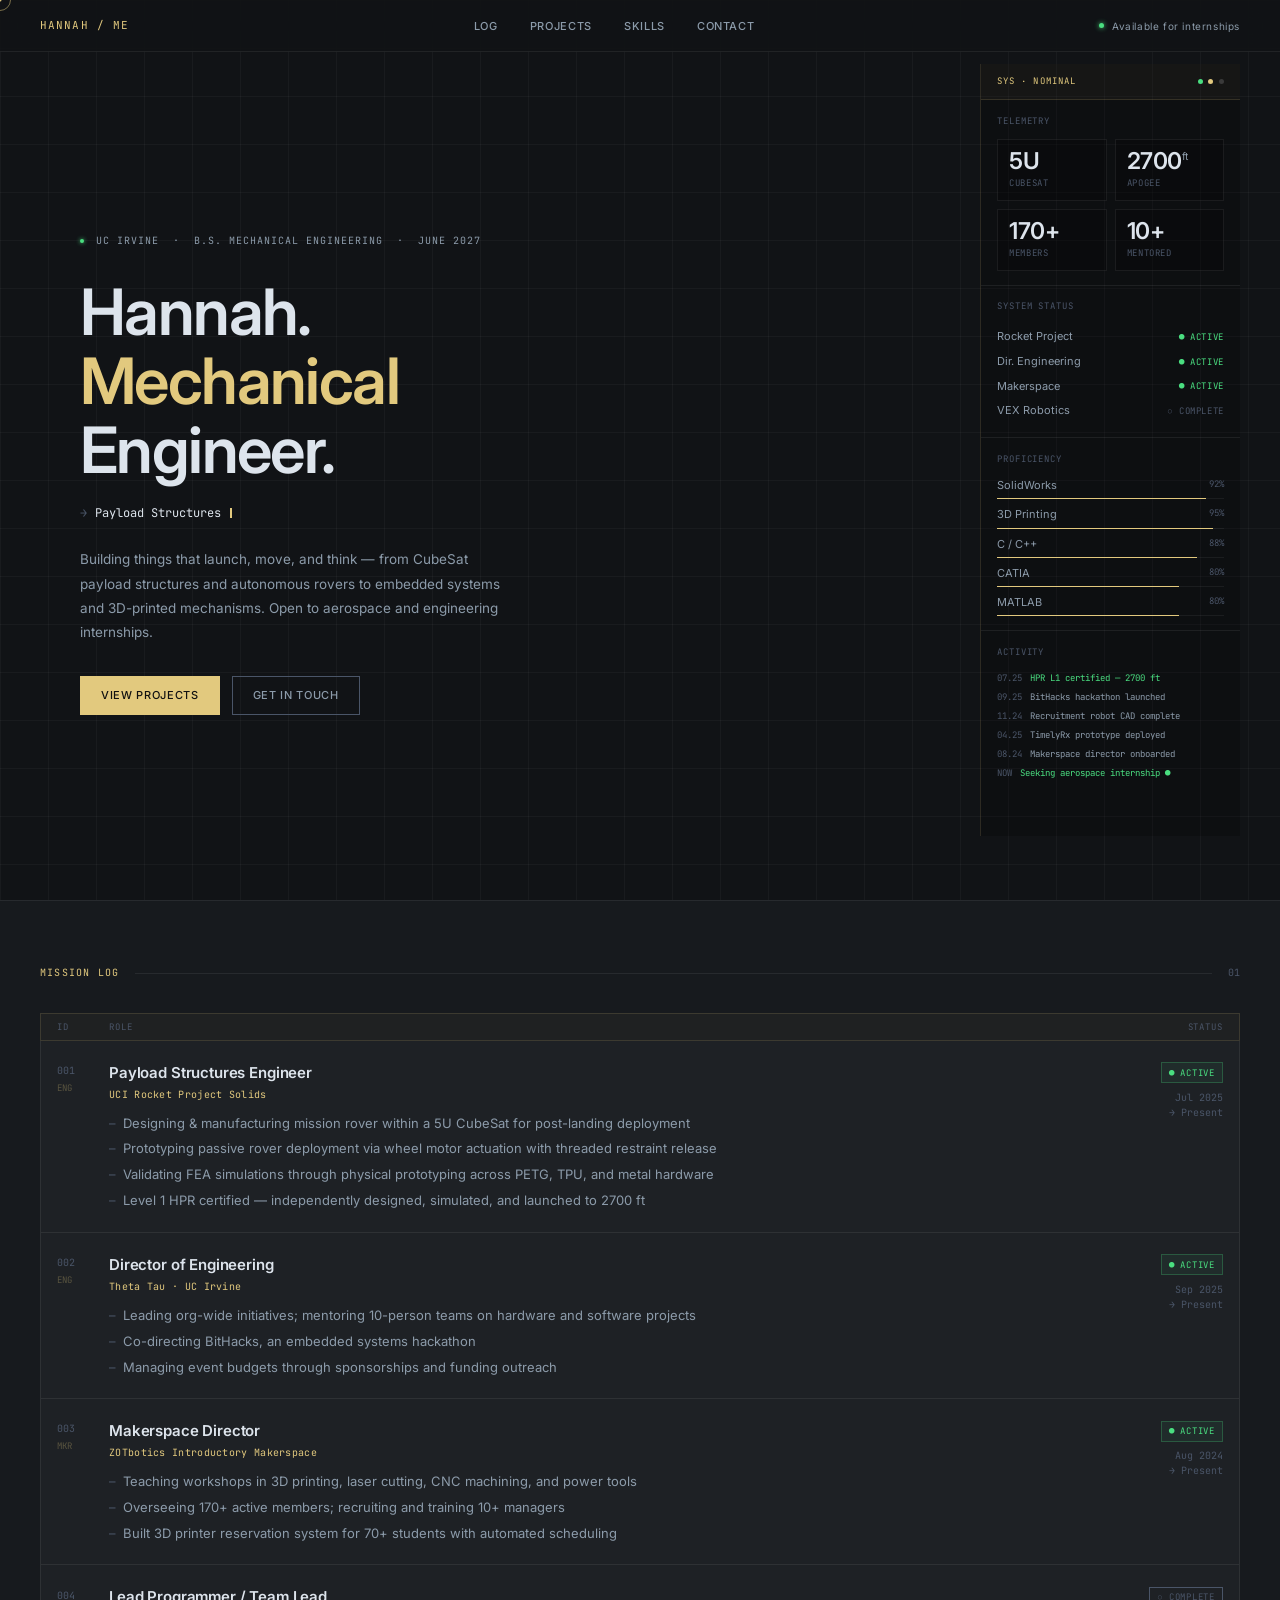
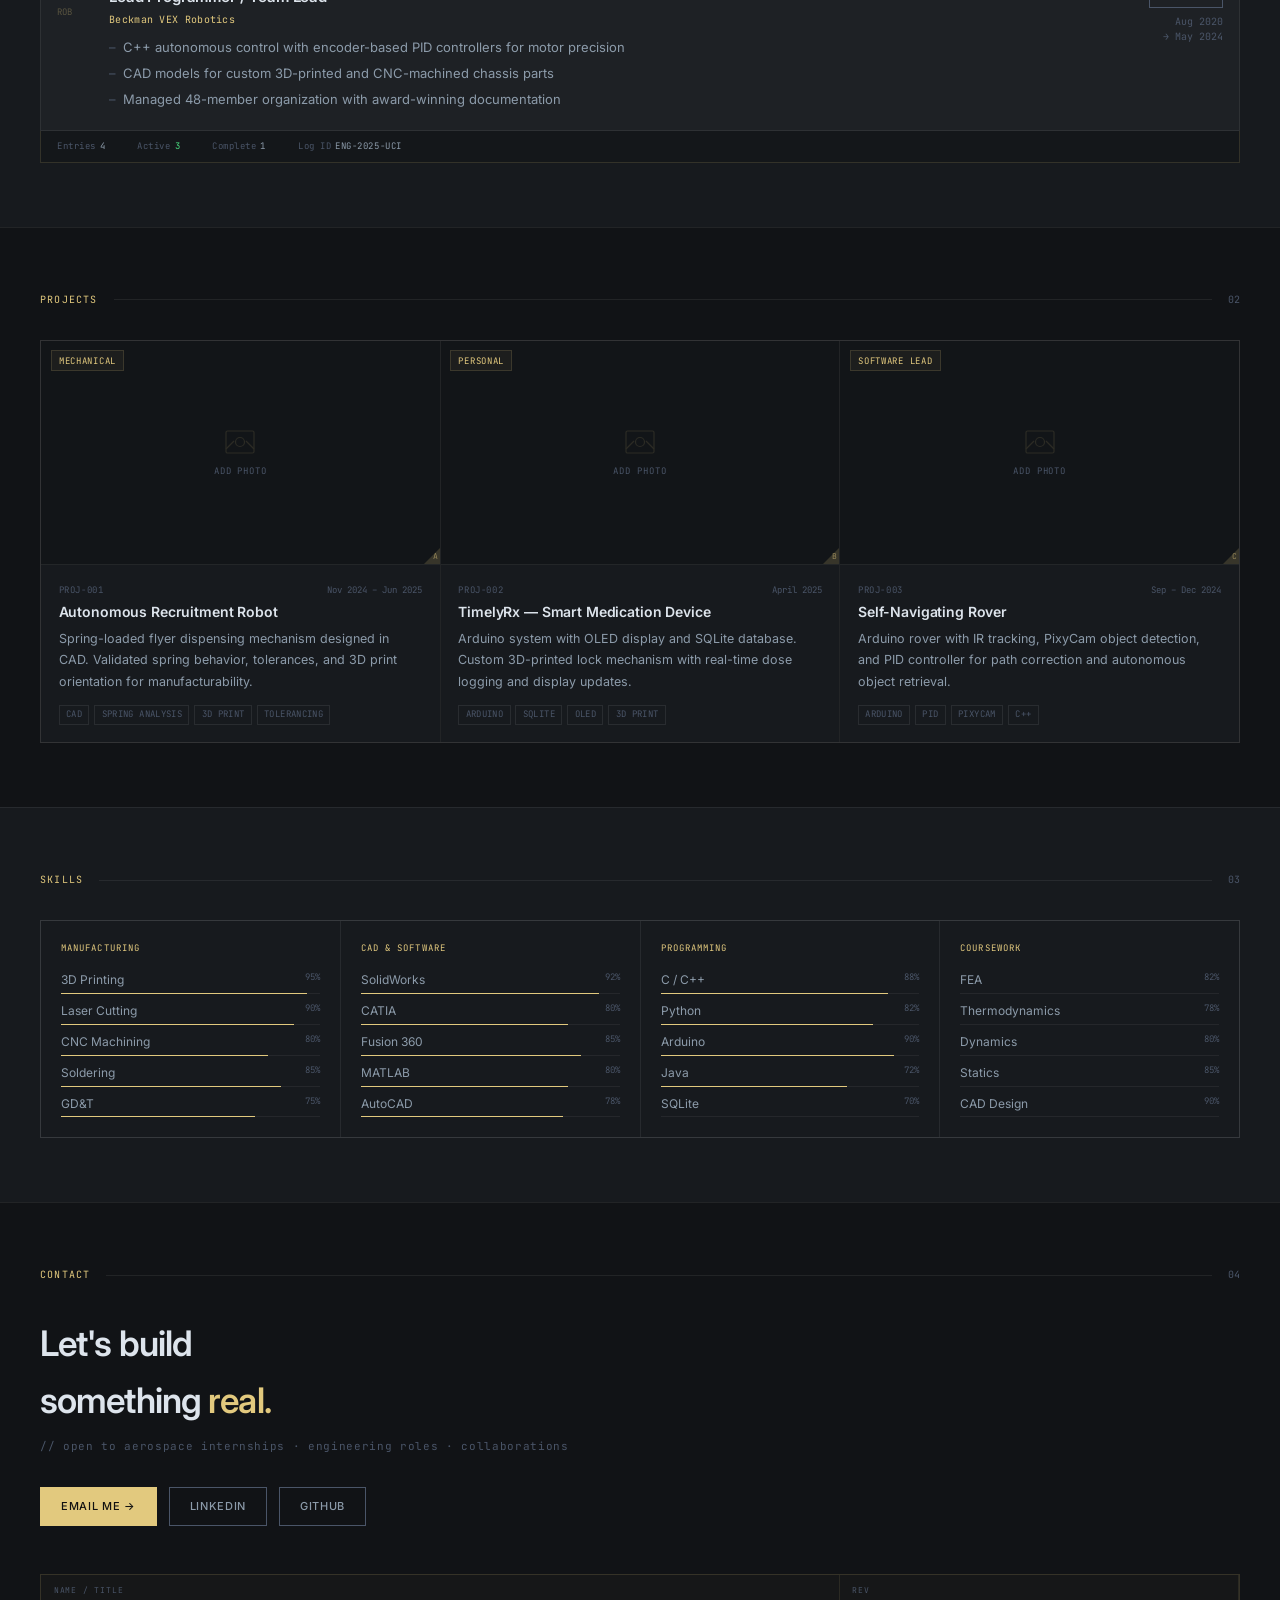
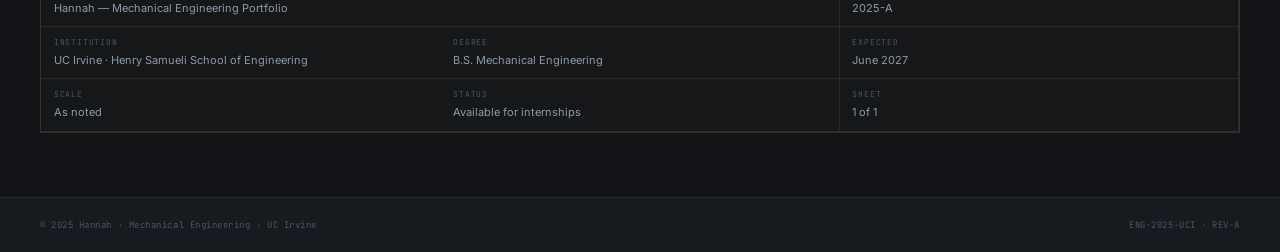
==== index.html @ c8a0d8b3 "Rename hannah_portfolio.html to index.html" ====
<!DOCTYPE html>
<html lang="en">
<head>
<meta charset="UTF-8">
<meta name="viewport" content="width=device-width, initial-scale=1.0">
<title>Hannah — Mechanical Engineer</title>
<style>
  @import url('https://fonts.googleapis.com/css2?family=Inter:wght@300;400;500;600&family=JetBrains+Mono:wght@300;400;500&display=swap');

  *,*::before,*::after { margin:0; padding:0; box-sizing:border-box; }

  :root {
    --bg:#111316; --bg2:#171a1e; --bg3:#1c2026;
    --accent:#e2c97e; --green:#4ade80;
    --text:#dde4ec; --sub:#8c9baa; --muted:#4a5568;
    --line:rgba(255,255,255,0.07); --aline:rgba(226,201,126,0.15);
    --glass:rgba(255,255,255,0.03);
  }

  html { scroll-behavior:smooth; }
  body { font-family:'Inter',sans-serif; background:var(--bg); color:var(--text); overflow-x:hidden; cursor:none; font-size:14px; line-height:1.6; }

  #cr { position:fixed; pointer-events:none; z-index:9999; width:22px; height:22px; border:1px solid rgba(226,201,126,0.5); border-radius:50%; transform:translate(-50%,-50%); transition:width .15s,height .15s; }
  #cd { position:fixed; pointer-events:none; z-index:9998; width:3px; height:3px; background:var(--accent); border-radius:50%; transform:translate(-50%,-50%); }
  body.hov #cr { width:36px; height:36px; border-color:rgba(226,201,126,0.22); }

  nav { position:fixed; top:0; left:0; right:0; z-index:100; display:flex; justify-content:space-between; align-items:center; padding:0 2.5rem; height:52px; background:rgba(17,19,22,0.85); backdrop-filter:blur(16px); border-bottom:1px solid var(--line); }
  .nav-logo { font-family:'JetBrains Mono',monospace; font-size:11px; color:var(--accent); letter-spacing:.1em; }
  .nav-links { display:flex; gap:2rem; list-style:none; }
  .nav-links a { font-size:11px; color:var(--sub); text-decoration:none; letter-spacing:.06em; text-transform:uppercase; font-weight:500; transition:color .2s; }
  .nav-links a:hover { color:var(--text); }
  .nav-status { display:flex; align-items:center; gap:.5rem; font-size:10px; color:var(--sub); letter-spacing:.06em; }
  .nav-dot { width:5px; height:5px; border-radius:50%; background:var(--green); box-shadow:0 0 5px var(--green); animation:pulse 2.5s infinite; }
  @keyframes pulse { 0%,100%{opacity:1} 50%{opacity:.3} }

  /* Hero */
  .hero { min-height:100vh; display:grid; grid-template-columns:1fr 260px; position:relative; overflow:hidden; }
  .hero::before { content:''; position:absolute; inset:0; pointer-events:none; background-image:linear-gradient(var(--line) 1px,transparent 1px),linear-gradient(90deg,var(--line) 1px,transparent 1px); background-size:48px 48px; opacity:.5; }

  .hero-left { display:flex; flex-direction:column; justify-content:center; padding:6rem 2.5rem 3rem; position:relative; }

  @keyframes up { from{opacity:0;transform:translateY(10px)} to{opacity:1;transform:translateY(0)} }
  @keyframes blink { 0%,100%{opacity:1} 50%{opacity:0} }

  .hero-eyebrow { display:flex; align-items:center; gap:.75rem; font-family:'JetBrains Mono',monospace; font-size:10px; color:var(--sub); letter-spacing:.1em; text-transform:uppercase; margin-bottom:1.75rem; opacity:0; animation:up .5s .2s forwards; }
  .hero-eyebrow .dot { width:4px; height:4px; border-radius:50%; background:var(--green); box-shadow:0 0 4px var(--green); animation:pulse 2.5s infinite; }

  .hero h1 { font-size:clamp(2.4rem,5vw,4.5rem); font-weight:600; line-height:1.08; letter-spacing:-.025em; color:var(--text); margin-bottom:1.25rem; opacity:0; animation:up .6s .35s forwards; }
  .hero h1 span { color:var(--accent); }

  .typed-row { display:flex; align-items:center; gap:.5rem; font-family:'JetBrains Mono',monospace; font-size:12px; color:var(--sub); margin-bottom:1.5rem; opacity:0; animation:up .5s .5s forwards; }
  .typed-arrow { color:var(--muted); }
  .typed-word { color:var(--text); }
  .typed-cur { display:inline-block; width:2px; height:.85em; background:var(--accent); margin-left:1px; vertical-align:middle; position:relative; top:-1px; animation:blink .9s step-end infinite; }

  .hero-desc { font-size:13.5px; line-height:1.8; color:var(--sub); max-width:440px; margin-bottom:2rem; opacity:0; animation:up .5s .62s forwards; }

  .hero-ctas { display:flex; gap:.75rem; opacity:0; animation:up .5s .75s forwards; }
  .btn { display:inline-flex; align-items:center; gap:.4rem; font-size:11px; font-weight:500; letter-spacing:.06em; text-transform:uppercase; padding:.6rem 1.25rem; cursor:none; text-decoration:none; transition:all .2s; font-family:'Inter',sans-serif; }
  .btn-solid { background:var(--accent); color:#111; border:1px solid var(--accent); }
  .btn-solid:hover { background:#d4b86a; border-color:#d4b86a; }
  .btn-ghost { background:transparent; color:var(--sub); border:1px solid var(--muted); }
  .btn-ghost:hover { border-color:var(--sub); color:var(--text); }

  /* Panel */
  .hero-panel { border-left:1px solid var(--aline); background:rgba(0,0,0,.2); display:flex; flex-direction:column; opacity:0; animation:up .5s 1s forwards; }
  .panel-bar { height:36px; display:flex; align-items:center; justify-content:space-between; padding:0 1rem; border-bottom:1px solid var(--aline); background:rgba(226,201,126,.04); flex-shrink:0; }
  .panel-bar-title { font-family:'JetBrains Mono',monospace; font-size:9px; color:var(--accent); letter-spacing:.12em; text-transform:uppercase; }
  .panel-lights { display:flex; gap:.35rem; }
  .pl { width:5px; height:5px; border-radius:50%; }
  .pl.g { background:var(--green); } .pl.a { background:var(--accent); } .pl.r { background:#3a3a3a; }

  .panel-section { padding:.85rem 1rem; border-bottom:1px solid var(--line); flex-shrink:0; }
  .panel-section:last-child { border-bottom:none; flex:1; }
  .ps-label { font-family:'JetBrains Mono',monospace; font-size:9px; color:var(--muted); letter-spacing:.1em; text-transform:uppercase; margin-bottom:.7rem; }

  .telem { display:grid; grid-template-columns:1fr 1fr; gap:.5rem; }
  .tc { background:rgba(0,0,0,.25); border:1px solid var(--line); padding:.6rem .7rem; }
  .tc-val { font-size:1.45rem; font-weight:600; color:var(--text); line-height:1; letter-spacing:-.02em; }
  .tc-val sup { font-size:.65rem; color:var(--sub); font-weight:400; }
  .tc-label { font-family:'JetBrains Mono',monospace; font-size:9px; color:var(--muted); letter-spacing:.07em; text-transform:uppercase; margin-top:.2rem; }

  .sys-row { display:flex; align-items:center; justify-content:space-between; padding:.22rem 0; }
  .sys-name { font-size:11px; color:var(--sub); }
  .sys-val { font-family:'JetBrains Mono',monospace; font-size:9px; letter-spacing:.07em; }
  .sys-val.live { color:var(--green); } .sys-val.done { color:var(--muted); }

  .sbar-row { margin-bottom:.45rem; }
  .sbar-row:last-child { margin-bottom:0; }
  .sbar-top { display:flex; justify-content:space-between; margin-bottom:.22rem; }
  .sbar-name { font-size:11px; color:var(--sub); }
  .sbar-pct { font-family:'JetBrains Mono',monospace; font-size:9px; color:var(--muted); }
  .sbar-track { height:1px; background:rgba(255,255,255,.06); position:relative; overflow:hidden; }
  .sbar-fill { position:absolute; top:0; left:0; bottom:0; background:var(--accent); transform:scaleX(0); transform-origin:left; transition:transform .8s ease; }
  .sbar-fill.on { transform:scaleX(1); }

  .log-stream { padding:.85rem 1rem; flex:1; display:flex; flex-direction:column; gap:.28rem; overflow:hidden; }
  .ll { display:flex; gap:.5rem; font-family:'JetBrains Mono',monospace; font-size:9px; line-height:1.6; }
  .ll .ts { color:var(--muted); flex-shrink:0; }
  .ll .lm { color:var(--sub); }
  .ll.ok .lm { color:var(--green); }

  /* Sections */
  section { padding:4rem 2.5rem; }
  section + section { border-top:1px solid var(--line); }
  .sec-hd { display:flex; align-items:center; gap:1rem; margin-bottom:2rem; }
  .sec-tag { font-family:'JetBrains Mono',monospace; font-size:10px; color:var(--accent); letter-spacing:.12em; text-transform:uppercase; }
  .sec-line { flex:1; height:1px; background:var(--line); }
  .sec-num { font-family:'JetBrains Mono',monospace; font-size:10px; color:var(--muted); }

  /* Mission Log */
  #experience { background:var(--bg2); }
  .log-head { display:grid; grid-template-columns:52px 1fr 96px; padding:.35rem 1rem; background:rgba(226,201,126,.04); border:1px solid var(--aline); }
  .lh { font-family:'JetBrains Mono',monospace; font-size:9px; color:var(--muted); letter-spacing:.1em; text-transform:uppercase; }

  .log-row { display:grid; grid-template-columns:52px 1fr 96px; padding:1.25rem 1rem; border:1px solid var(--line); border-top:none; background:var(--glass); transition:background .2s,border-color .2s; cursor:default; position:relative; overflow:hidden; }
  .log-row::before { content:''; position:absolute; left:0; top:0; bottom:0; width:1.5px; background:var(--accent); transform:scaleY(0); transform-origin:bottom; transition:transform .2s; }
  .log-row:hover { background:rgba(255,255,255,.03); border-color:var(--aline); }
  .log-row:hover::before { transform:scaleY(1); }

  .log-id { font-family:'JetBrains Mono',monospace; font-size:10px; color:var(--muted); padding-top:.15rem; }
  .log-id small { display:block; font-size:9px; color:rgba(226,201,126,.3); margin-top:.1rem; }

  .log-title { font-size:15px; font-weight:600; color:var(--text); margin-bottom:.15rem; letter-spacing:-.01em; }
  .log-org { font-family:'JetBrains Mono',monospace; font-size:10px; color:var(--accent); margin-bottom:.6rem; letter-spacing:.03em; }
  .log-pts { list-style:none; display:flex; flex-direction:column; gap:.28rem; }
  .log-pts li { font-size:13px; line-height:1.65; color:var(--sub); padding-left:.85rem; position:relative; }
  .log-pts li::before { content:'–'; position:absolute; left:0; color:var(--muted); }

  .log-meta { display:flex; flex-direction:column; align-items:flex-end; gap:.4rem; padding-top:.1rem; }
  .badge { font-family:'JetBrains Mono',monospace; font-size:9px; letter-spacing:.08em; text-transform:uppercase; padding:.15rem .45rem; white-space:nowrap; }
  .badge.live { color:var(--green); border:1px solid rgba(74,222,128,.25); background:rgba(74,222,128,.06); }
  .badge.done { color:var(--muted); border:1px solid var(--muted); }
  .log-date { font-family:'JetBrains Mono',monospace; font-size:10px; color:var(--muted); text-align:right; line-height:1.5; }

  .log-foot { display:flex; gap:2rem; padding:.5rem 1rem; border:1px solid var(--aline); border-top:none; background:rgba(0,0,0,.12); }
  .lf { font-family:'JetBrains Mono',monospace; font-size:9px; color:var(--muted); letter-spacing:.06em; }
  .lf b { color:var(--sub); font-weight:400; margin-left:.25rem; }
  .lf b.g { color:var(--green); }

  /* Projects */
  #projects { background:var(--bg); }
  .proj-grid { display:grid; grid-template-columns:repeat(auto-fit,minmax(260px,1fr)); gap:1px; background:var(--line); border:1px solid var(--line); }
  .proj-card { background:var(--bg2); display:flex; flex-direction:column; cursor:none; transition:background .2s; position:relative; }
  .proj-card:hover { background:var(--bg3); }
  .proj-card::after { content:''; position:absolute; bottom:0; left:0; right:0; height:1.5px; background:var(--accent); transform:scaleX(0); transform-origin:left; transition:transform .3s; }
  .proj-card:hover::after { transform:scaleX(1); }

  .proj-img { aspect-ratio:16/9; background:rgba(0,0,0,.2); display:flex; align-items:center; justify-content:center; position:relative; overflow:hidden; border-bottom:1px solid var(--line); }
  .proj-ph { display:flex; flex-direction:column; align-items:center; gap:.4rem; }
  .proj-ph svg { opacity:.12; }
  .proj-ph span { font-family:'JetBrains Mono',monospace; font-size:9px; color:var(--muted); letter-spacing:.1em; text-transform:uppercase; }
  .proj-badge { position:absolute; top:.6rem; left:.6rem; font-family:'JetBrains Mono',monospace; font-size:9px; color:var(--accent); border:1px solid var(--aline); padding:.14rem .45rem; letter-spacing:.08em; text-transform:uppercase; background:rgba(226,201,126,.05); }
  .proj-rev { position:absolute; bottom:0; right:0; width:0; height:0; border-style:solid; border-width:0 0 16px 16px; border-color:transparent transparent rgba(226,201,126,.18) transparent; }
  .proj-rev-l { position:absolute; bottom:1px; right:2px; font-family:'JetBrains Mono',monospace; font-size:8px; color:var(--accent); opacity:.55; }

  .proj-body { padding:1.1rem; flex:1; display:flex; flex-direction:column; }
  .proj-meta { display:flex; justify-content:space-between; margin-bottom:.4rem; }
  .proj-id { font-family:'JetBrains Mono',monospace; font-size:9px; color:var(--muted); letter-spacing:.07em; }
  .proj-date-lbl { font-family:'JetBrains Mono',monospace; font-size:9px; color:var(--muted); }
  .proj-title { font-size:14px; font-weight:600; color:var(--text); margin-bottom:.4rem; letter-spacing:-.01em; line-height:1.3; }
  .proj-desc { font-size:12.5px; line-height:1.7; color:var(--sub); flex:1; margin-bottom:.8rem; }
  .proj-tags { display:flex; flex-wrap:wrap; gap:.3rem; }
  .ptag { font-family:'JetBrains Mono',monospace; font-size:9px; color:var(--muted); border:1px solid rgba(255,255,255,.08); padding:.12rem .4rem; letter-spacing:.04em; text-transform:uppercase; }

  /* Skills */
  #skills { background:var(--bg2); }
  .skills-grid { display:grid; grid-template-columns:repeat(auto-fit,minmax(180px,1fr)); gap:1px; background:var(--line); border:1px solid var(--line); }
  .sg { background:var(--bg2); padding:1.25rem; transition:background .2s; cursor:default; }
  .sg:hover { background:var(--bg3); }
  .sg-title { font-family:'JetBrains Mono',monospace; font-size:9px; color:var(--accent); letter-spacing:.12em; text-transform:uppercase; margin-bottom:.9rem; }
  .sk { margin-bottom:.45rem; } .sk:last-child { margin-bottom:0; }
  .sk-top { display:flex; justify-content:space-between; margin-bottom:.22rem; }
  .sk-name { font-size:12px; color:var(--sub); }
  .sk-pct { font-family:'JetBrains Mono',monospace; font-size:9px; color:var(--muted); }
  .sk-track { height:1px; background:rgba(255,255,255,.06); position:relative; overflow:hidden; }
  .sk-fill { position:absolute; top:0; left:0; bottom:0; background:var(--accent); transform:scaleX(0); transform-origin:left; transition:transform .8s ease; }
  .sk-fill.on { transform:scaleX(1); }

  /* Contact */
  #contact { background:var(--bg); }
  #contact h2 { font-size:2.2rem; font-weight:600; letter-spacing:-.025em; margin-bottom:.6rem; color:var(--text); }
  #contact h2 span { color:var(--accent); }
  .contact-sub { font-family:'JetBrains Mono',monospace; font-size:11px; color:var(--muted); letter-spacing:.06em; margin-bottom:2rem; }
  .contact-links { display:flex; gap:.75rem; flex-wrap:wrap; margin-bottom:3rem; }

  .title-block { display:grid; grid-template-columns:1fr 1fr 1fr; border:1px solid var(--aline); background:rgba(226,201,126,.02); }
  .tb { padding:.55rem .8rem; border-right:1px solid rgba(226,201,126,.1); border-bottom:1px solid rgba(226,201,126,.1); }
  .tb:nth-child(3n) { border-right:none; }
  .tb.s2 { grid-column:span 2; }
  .tb-l { font-family:'JetBrains Mono',monospace; font-size:8px; color:var(--muted); letter-spacing:.1em; text-transform:uppercase; margin-bottom:.2rem; }
  .tb-v { font-size:11px; color:var(--sub); }

  footer { padding:1.25rem 2.5rem; border-top:1px solid var(--line); background:var(--bg2); display:flex; justify-content:space-between; align-items:center; }
  .ft-l { font-family:'JetBrains Mono',monospace; font-size:9px; color:var(--muted); letter-spacing:.06em; }
</style>
</head>
<body>

<div id="cr"></div><div id="cd"></div>

<nav>
  <div class="nav-logo">HANNAH / ME</div>
  <ul class="nav-links">
    <li><a href="#experience">Log</a></li>
    <li><a href="#projects">Projects</a></li>
    <li><a href="#skills">Skills</a></li>
    <li><a href="#contact">Contact</a></li>
  </ul>
  <div class="nav-status"><div class="nav-dot"></div>Available for internships</div>
</nav>

<section class="hero" id="top">
  <div class="hero-left">
    <div class="hero-eyebrow"><div class="dot"></div>UC Irvine &nbsp;·&nbsp; B.S. Mechanical Engineering &nbsp;·&nbsp; June 2027</div>
    <h1>Hannah.<br><span>Mechanical</span><br>Engineer.</h1>
    <div class="typed-row"><span class="typed-arrow">→</span><span class="typed-word" id="tw"></span><span class="typed-cur"></span></div>
    <p class="hero-desc">Building things that launch, move, and think — from CubeSat payload structures and autonomous rovers to embedded systems and 3D-printed mechanisms. Open to aerospace and engineering internships.</p>
    <div class="hero-ctas">
      <a class="btn btn-solid" href="#projects">View projects</a>
      <a class="btn btn-ghost" href="#contact">Get in touch</a>
    </div>
  </div>

  <div class="hero-panel">
    <div class="panel-bar"><span class="panel-bar-title">SYS · NOMINAL</span><div class="panel-lights"><div class="pl g"></div><div class="pl a"></div><div class="pl r"></div></div></div>
    <div class="panel-section">
      <div class="ps-label">Telemetry</div>
      <div class="telem">
        <div class="tc"><div class="tc-val">5U</div><div class="tc-label">CubeSat</div></div>
        <div class="tc"><div class="tc-val">2700<sup>ft</sup></div><div class="tc-label">Apogee</div></div>
        <div class="tc"><div class="tc-val">170+</div><div class="tc-label">Members</div></div>
        <div class="tc"><div class="tc-val">10+</div><div class="tc-label">Mentored</div></div>
      </div>
    </div>
    <div class="panel-section">
      <div class="ps-label">System Status</div>
      <div class="sys-row"><span class="sys-name">Rocket Project</span><span class="sys-val live">● ACTIVE</span></div>
      <div class="sys-row"><span class="sys-name">Dir. Engineering</span><span class="sys-val live">● ACTIVE</span></div>
      <div class="sys-row"><span class="sys-name">Makerspace</span><span class="sys-val live">● ACTIVE</span></div>
      <div class="sys-row"><span class="sys-name">VEX Robotics</span><span class="sys-val done">○ COMPLETE</span></div>
    </div>
    <div class="panel-section">
      <div class="ps-label">Proficiency</div>
      <div class="sbar-row"><div class="sbar-top"><span class="sbar-name">SolidWorks</span><span class="sbar-pct">92%</span></div><div class="sbar-track"><div class="sbar-fill" style="width:92%"></div></div></div>
      <div class="sbar-row"><div class="sbar-top"><span class="sbar-name">3D Printing</span><span class="sbar-pct">95%</span></div><div class="sbar-track"><div class="sbar-fill" style="width:95%"></div></div></div>
      <div class="sbar-row"><div class="sbar-top"><span class="sbar-name">C / C++</span><span class="sbar-pct">88%</span></div><div class="sbar-track"><div class="sbar-fill" style="width:88%"></div></div></div>
      <div class="sbar-row"><div class="sbar-top"><span class="sbar-name">CATIA</span><span class="sbar-pct">80%</span></div><div class="sbar-track"><div class="sbar-fill" style="width:80%"></div></div></div>
      <div class="sbar-row"><div class="sbar-top"><span class="sbar-name">MATLAB</span><span class="sbar-pct">80%</span></div><div class="sbar-track"><div class="sbar-fill" style="width:80%"></div></div></div>
    </div>
    <div class="log-stream">
      <div class="ps-label" style="margin-bottom:.5rem;">Activity</div>
      <div class="ll ok"><span class="ts">07.25</span><span class="lm">HPR L1 certified — 2700 ft</span></div>
      <div class="ll"><span class="ts">09.25</span><span class="lm">BitHacks hackathon launched</span></div>
      <div class="ll"><span class="ts">11.24</span><span class="lm">Recruitment robot CAD complete</span></div>
      <div class="ll"><span class="ts">04.25</span><span class="lm">TimelyRx prototype deployed</span></div>
      <div class="ll"><span class="ts">08.24</span><span class="lm">Makerspace director onboarded</span></div>
      <div class="ll ok"><span class="ts">NOW</span><span class="lm">Seeking aerospace internship ●</span></div>
    </div>
  </div>
</section>

<section id="experience">
  <div class="sec-hd"><span class="sec-tag">Mission Log</span><span class="sec-line"></span><span class="sec-num">01</span></div>
  <div class="log-head"><div class="lh">ID</div><div class="lh">Role</div><div class="lh" style="text-align:right;">Status</div></div>

  <div class="log-row">
    <div class="log-id">001<small>ENG</small></div>
    <div><div class="log-title">Payload Structures Engineer</div><div class="log-org">UCI Rocket Project Solids</div><ul class="log-pts"><li>Designing & manufacturing mission rover within a 5U CubeSat for post-landing deployment</li><li>Prototyping passive rover deployment via wheel motor actuation with threaded restraint release</li><li>Validating FEA simulations through physical prototyping across PETG, TPU, and metal hardware</li><li>Level 1 HPR certified — independently designed, simulated, and launched to 2700 ft</li></ul></div>
    <div class="log-meta"><span class="badge live">● Active</span><span class="log-date">Jul 2025<br>→ Present</span></div>
  </div>

  <div class="log-row">
    <div class="log-id">002<small>ENG</small></div>
    <div><div class="log-title">Director of Engineering</div><div class="log-org">Theta Tau · UC Irvine</div><ul class="log-pts"><li>Leading org-wide initiatives; mentoring 10-person teams on hardware and software projects</li><li>Co-directing BitHacks, an embedded systems hackathon</li><li>Managing event budgets through sponsorships and funding outreach</li></ul></div>
    <div class="log-meta"><span class="badge live">● Active</span><span class="log-date">Sep 2025<br>→ Present</span></div>
  </div>

  <div class="log-row">
    <div class="log-id">003<small>MKR</small></div>
    <div><div class="log-title">Makerspace Director</div><div class="log-org">ZOTbotics Introductory Makerspace</div><ul class="log-pts"><li>Teaching workshops in 3D printing, laser cutting, CNC machining, and power tools</li><li>Overseeing 170+ active members; recruiting and training 10+ managers</li><li>Built 3D printer reservation system for 70+ students with automated scheduling</li></ul></div>
    <div class="log-meta"><span class="badge live">● Active</span><span class="log-date">Aug 2024<br>→ Present</span></div>
  </div>

  <div class="log-row">
    <div class="log-id">004<small>ROB</small></div>
    <div><div class="log-title">Lead Programmer / Team Lead</div><div class="log-org">Beckman VEX Robotics</div><ul class="log-pts"><li>C++ autonomous control with encoder-based PID controllers for motor precision</li><li>CAD models for custom 3D-printed and CNC-machined chassis parts</li><li>Managed 48-member organization with award-winning documentation</li></ul></div>
    <div class="log-meta"><span class="badge done">○ Complete</span><span class="log-date">Aug 2020<br>→ May 2024</span></div>
  </div>

  <div class="log-foot">
    <div class="lf">Entries<b>4</b></div>
    <div class="lf">Active<b class="g">3</b></div>
    <div class="lf">Complete<b>1</b></div>
    <div class="lf">Log ID<b>ENG-2025-UCI</b></div>
  </div>
</section>

<section id="projects">
  <div class="sec-hd"><span class="sec-tag">Projects</span><span class="sec-line"></span><span class="sec-num">02</span></div>
  <div class="proj-grid">
    <div class="proj-card">
      <div class="proj-img"><div class="proj-badge">Mechanical</div><div class="proj-ph"><svg width="32" height="32" viewBox="0 0 32 32" fill="none"><rect x="2" y="5" width="28" height="22" rx="1.5" stroke="#e2c97e" stroke-width="1.2"/><circle cx="16" cy="16" r="4.5" stroke="#e2c97e" stroke-width="1.2"/><line x1="2" y1="23" x2="10" y2="15" stroke="#e2c97e" stroke-width="1.2"/><line x1="22" y1="15" x2="30" y2="23" stroke="#e2c97e" stroke-width="1.2"/></svg><span>Add photo</span></div><div class="proj-rev"></div><div class="proj-rev-l">A</div></div>
      <div class="proj-body"><div class="proj-meta"><span class="proj-id">PROJ-001</span><span class="proj-date-lbl">Nov 2024 – Jun 2025</span></div><div class="proj-title">Autonomous Recruitment Robot</div><p class="proj-desc">Spring-loaded flyer dispensing mechanism designed in CAD. Validated spring behavior, tolerances, and 3D print orientation for manufacturability.</p><div class="proj-tags"><span class="ptag">CAD</span><span class="ptag">Spring Analysis</span><span class="ptag">3D Print</span><span class="ptag">Tolerancing</span></div></div>
    </div>
    <div class="proj-card">
      <div class="proj-img"><div class="proj-badge">Personal</div><div class="proj-ph"><svg width="32" height="32" viewBox="0 0 32 32" fill="none"><rect x="2" y="5" width="28" height="22" rx="1.5" stroke="#e2c97e" stroke-width="1.2"/><circle cx="16" cy="16" r="4.5" stroke="#e2c97e" stroke-width="1.2"/><line x1="2" y1="23" x2="10" y2="15" stroke="#e2c97e" stroke-width="1.2"/><line x1="22" y1="15" x2="30" y2="23" stroke="#e2c97e" stroke-width="1.2"/></svg><span>Add photo</span></div><div class="proj-rev"></div><div class="proj-rev-l">B</div></div>
      <div class="proj-body"><div class="proj-meta"><span class="proj-id">PROJ-002</span><span class="proj-date-lbl">April 2025</span></div><div class="proj-title">TimelyRx — Smart Medication Device</div><p class="proj-desc">Arduino system with OLED display and SQLite database. Custom 3D-printed lock mechanism with real-time dose logging and display updates.</p><div class="proj-tags"><span class="ptag">Arduino</span><span class="ptag">SQLite</span><span class="ptag">OLED</span><span class="ptag">3D Print</span></div></div>
    </div>
    <div class="proj-card">
      <div class="proj-img"><div class="proj-badge">Software Lead</div><div class="proj-ph"><svg width="32" height="32" viewBox="0 0 32 32" fill="none"><rect x="2" y="5" width="28" height="22" rx="1.5" stroke="#e2c97e" stroke-width="1.2"/><circle cx="16" cy="16" r="4.5" stroke="#e2c97e" stroke-width="1.2"/><line x1="2" y1="23" x2="10" y2="15" stroke="#e2c97e" stroke-width="1.2"/><line x1="22" y1="15" x2="30" y2="23" stroke="#e2c97e" stroke-width="1.2"/></svg><span>Add photo</span></div><div class="proj-rev"></div><div class="proj-rev-l">C</div></div>
      <div class="proj-body"><div class="proj-meta"><span class="proj-id">PROJ-003</span><span class="proj-date-lbl">Sep – Dec 2024</span></div><div class="proj-title">Self-Navigating Rover</div><p class="proj-desc">Arduino rover with IR tracking, PixyCam object detection, and PID controller for path correction and autonomous object retrieval.</p><div class="proj-tags"><span class="ptag">Arduino</span><span class="ptag">PID</span><span class="ptag">PixyCam</span><span class="ptag">C++</span></div></div>
    </div>
  </div>
</section>

<section id="skills">
  <div class="sec-hd"><span class="sec-tag">Skills</span><span class="sec-line"></span><span class="sec-num">03</span></div>
  <div class="skills-grid" id="sg">
    <div class="sg"><div class="sg-title">Manufacturing</div>
      <div class="sk"><div class="sk-top"><span class="sk-name">3D Printing</span><span class="sk-pct">95%</span></div><div class="sk-track"><div class="sk-fill" style="width:95%"></div></div></div>
      <div class="sk"><div class="sk-top"><span class="sk-name">Laser Cutting</span><span class="sk-pct">90%</span></div><div class="sk-track"><div class="sk-fill" style="width:90%"></div></div></div>
      <div class="sk"><div class="sk-top"><span class="sk-name">CNC Machining</span><span class="sk-pct">80%</span></div><div class="sk-track"><div class="sk-fill" style="width:80%"></div></div></div>
      <div class="sk"><div class="sk-top"><span class="sk-name">Soldering</span><span class="sk-pct">85%</span></div><div class="sk-track"><div class="sk-fill" style="width:85%"></div></div></div>
      <div class="sk"><div class="sk-top"><span class="sk-name">GD&T</span><span class="sk-pct">75%</span></div><div class="sk-track"><div class="sk-fill" style="width:75%"></div></div></div>
    </div>
    <div class="sg"><div class="sg-title">CAD & Software</div>
      <div class="sk"><div class="sk-top"><span class="sk-name">SolidWorks</span><span class="sk-pct">92%</span></div><div class="sk-track"><div class="sk-fill" style="width:92%"></div></div></div>
      <div class="sk"><div class="sk-top"><span class="sk-name">CATIA</span><span class="sk-pct">80%</span></div><div class="sk-track"><div class="sk-fill" style="width:80%"></div></div></div>
      <div class="sk"><div class="sk-top"><span class="sk-name">Fusion 360</span><span class="sk-pct">85%</span></div><div class="sk-track"><div class="sk-fill" style="width:85%"></div></div></div>
      <div class="sk"><div class="sk-top"><span class="sk-name">MATLAB</span><span class="sk-pct">80%</span></div><div class="sk-track"><div class="sk-fill" style="width:80%"></div></div></div>
      <div class="sk"><div class="sk-top"><span class="sk-name">AutoCAD</span><span class="sk-pct">78%</span></div><div class="sk-track"><div class="sk-fill" style="width:78%"></div></div></div>
    </div>
    <div class="sg"><div class="sg-title">Programming</div>
      <div class="sk"><div class="sk-top"><span class="sk-name">C / C++</span><span class="sk-pct">88%</span></div><div class="sk-track"><div class="sk-fill" style="width:88%"></div></div></div>
      <div class="sk"><div class="sk-top"><span class="sk-name">Python</span><span class="sk-pct">82%</span></div><div class="sk-track"><div class="sk-fill" style="width:82%"></div></div></div>
      <div class="sk"><div class="sk-top"><span class="sk-name">Arduino</span><span class="sk-pct">90%</span></div><div class="sk-track"><div class="sk-fill" style="width:90%"></div></div></div>
      <div class="sk"><div class="sk-top"><span class="sk-name">Java</span><span class="sk-pct">72%</span></div><div class="sk-track"><div class="sk-fill" style="width:72%"></div></div></div>
      <div class="sk"><div class="sk-top"><span class="sk-name">SQLite</span><span class="sk-pct">70%</span></div><div class="sk-track"><div class="sk-fill" style="width:70%"></div></div></div>
    </div>
    <div class="sg"><div class="sg-title">Coursework</div>
      <div class="sk"><div class="sk-top"><span class="sk-name">FEA</span><span class="sk-pct">82%</span></div><div class="sk-track"><div class="sk-fill" style="width:82%"></div></div></div>
      <div class="sk"><div class="sk-top"><span class="sk-name">Thermodynamics</span><span class="sk-pct">78%</span></div><div class="sk-track"><div class="sk-fill" style="width:78%"></div></div></div>
      <div class="sk"><div class="sk-top"><span class="sk-name">Dynamics</span><span class="sk-pct">80%</span></div><div class="sk-track"><div class="sk-fill" style="width:80%"></div></div></div>
      <div class="sk"><div class="sk-top"><span class="sk-name">Statics</span><span class="sk-pct">85%</span></div><div class="sk-track"><div class="sk-fill" style="width:85%"></div></div></div>
      <div class="sk"><div class="sk-top"><span class="sk-name">CAD Design</span><span class="sk-pct">90%</span></div><div class="sk-track"><div class="sk-fill" style="width:90%"></div></div></div>
    </div>
  </div>
</section>

<section id="contact">
  <div class="sec-hd"><span class="sec-tag">Contact</span><span class="sec-line"></span><span class="sec-num">04</span></div>
  <h2>Let's build<br>something <span>real.</span></h2>
  <p class="contact-sub">// open to aerospace internships · engineering roles · collaborations</p>
  <div class="contact-links">
    <a class="btn btn-solid" href="mailto:yourname@uci.edu">Email me →</a>
    <a class="btn btn-ghost" href="https://linkedin.com" target="_blank">LinkedIn</a>
    <a class="btn btn-ghost" href="https://github.com" target="_blank">GitHub</a>
  </div>
  <div class="title-block">
    <div class="tb s2"><div class="tb-l">Name / Title</div><div class="tb-v">Hannah — Mechanical Engineering Portfolio</div></div>
    <div class="tb"><div class="tb-l">Rev</div><div class="tb-v">2025-A</div></div>
    <div class="tb"><div class="tb-l">Institution</div><div class="tb-v">UC Irvine · Henry Samueli School of Engineering</div></div>
    <div class="tb"><div class="tb-l">Degree</div><div class="tb-v">B.S. Mechanical Engineering</div></div>
    <div class="tb"><div class="tb-l">Expected</div><div class="tb-v">June 2027</div></div>
    <div class="tb"><div class="tb-l">Scale</div><div class="tb-v">As noted</div></div>
    <div class="tb"><div class="tb-l">Status</div><div class="tb-v">Available for internships</div></div>
    <div class="tb"><div class="tb-l">Sheet</div><div class="tb-v">1 of 1</div></div>
  </div>
</section>

<footer>
  <span class="ft-l">© 2025 Hannah · Mechanical Engineering · UC Irvine</span>
  <span class="ft-l">ENG-2025-UCI · REV-A</span>
</footer>

<script>
  const cr=document.getElementById('cr'),cd=document.getElementById('cd');
  let mx=0,my=0,rx=0,ry=0;
  document.addEventListener('mousemove',e=>{mx=e.clientX;my=e.clientY;cd.style.left=mx+'px';cd.style.top=my+'px';});
  (function loop(){rx+=(mx-rx)*.11;ry+=(my-ry)*.11;cr.style.left=rx+'px';cr.style.top=ry+'px';requestAnimationFrame(loop);})();
  document.querySelectorAll('a,button,.proj-card,.log-row,.sg').forEach(el=>{
    el.addEventListener('mouseenter',()=>document.body.classList.add('hov'));
    el.addEventListener('mouseleave',()=>document.body.classList.remove('hov'));
  });
  const words=['Payload Structures Engineer','Makerspace Director','HPR Rocketry Certified','Robotics Team Lead','Problem Solver'];
  let wi=0,ci=0,del=false;
  const tw=document.getElementById('tw');
  function type(){const w=words[wi];if(!del){tw.textContent=w.slice(0,++ci);if(ci===w.length){del=true;setTimeout(type,1800);return;}setTimeout(type,62);}else{tw.textContent=w.slice(0,--ci);if(ci===0){del=false;wi=(wi+1)%words.length;setTimeout(type,260);return;}setTimeout(type,30);}}
  setTimeout(type,800);
  setTimeout(()=>document.querySelectorAll('.sbar-fill').forEach((b,i)=>setTimeout(()=>b.classList.add('on'),i*100)),700);
  let sdone=false;
  new IntersectionObserver(e=>{if(e[0].isIntersecting&&!sdone){sdone=true;document.querySelectorAll('.sk-fill').forEach((b,i)=>setTimeout(()=>b.classList.add('on'),i*45));}},{threshold:.2}).observe(document.getElementById('sg'));
</script>
</body>
</html>
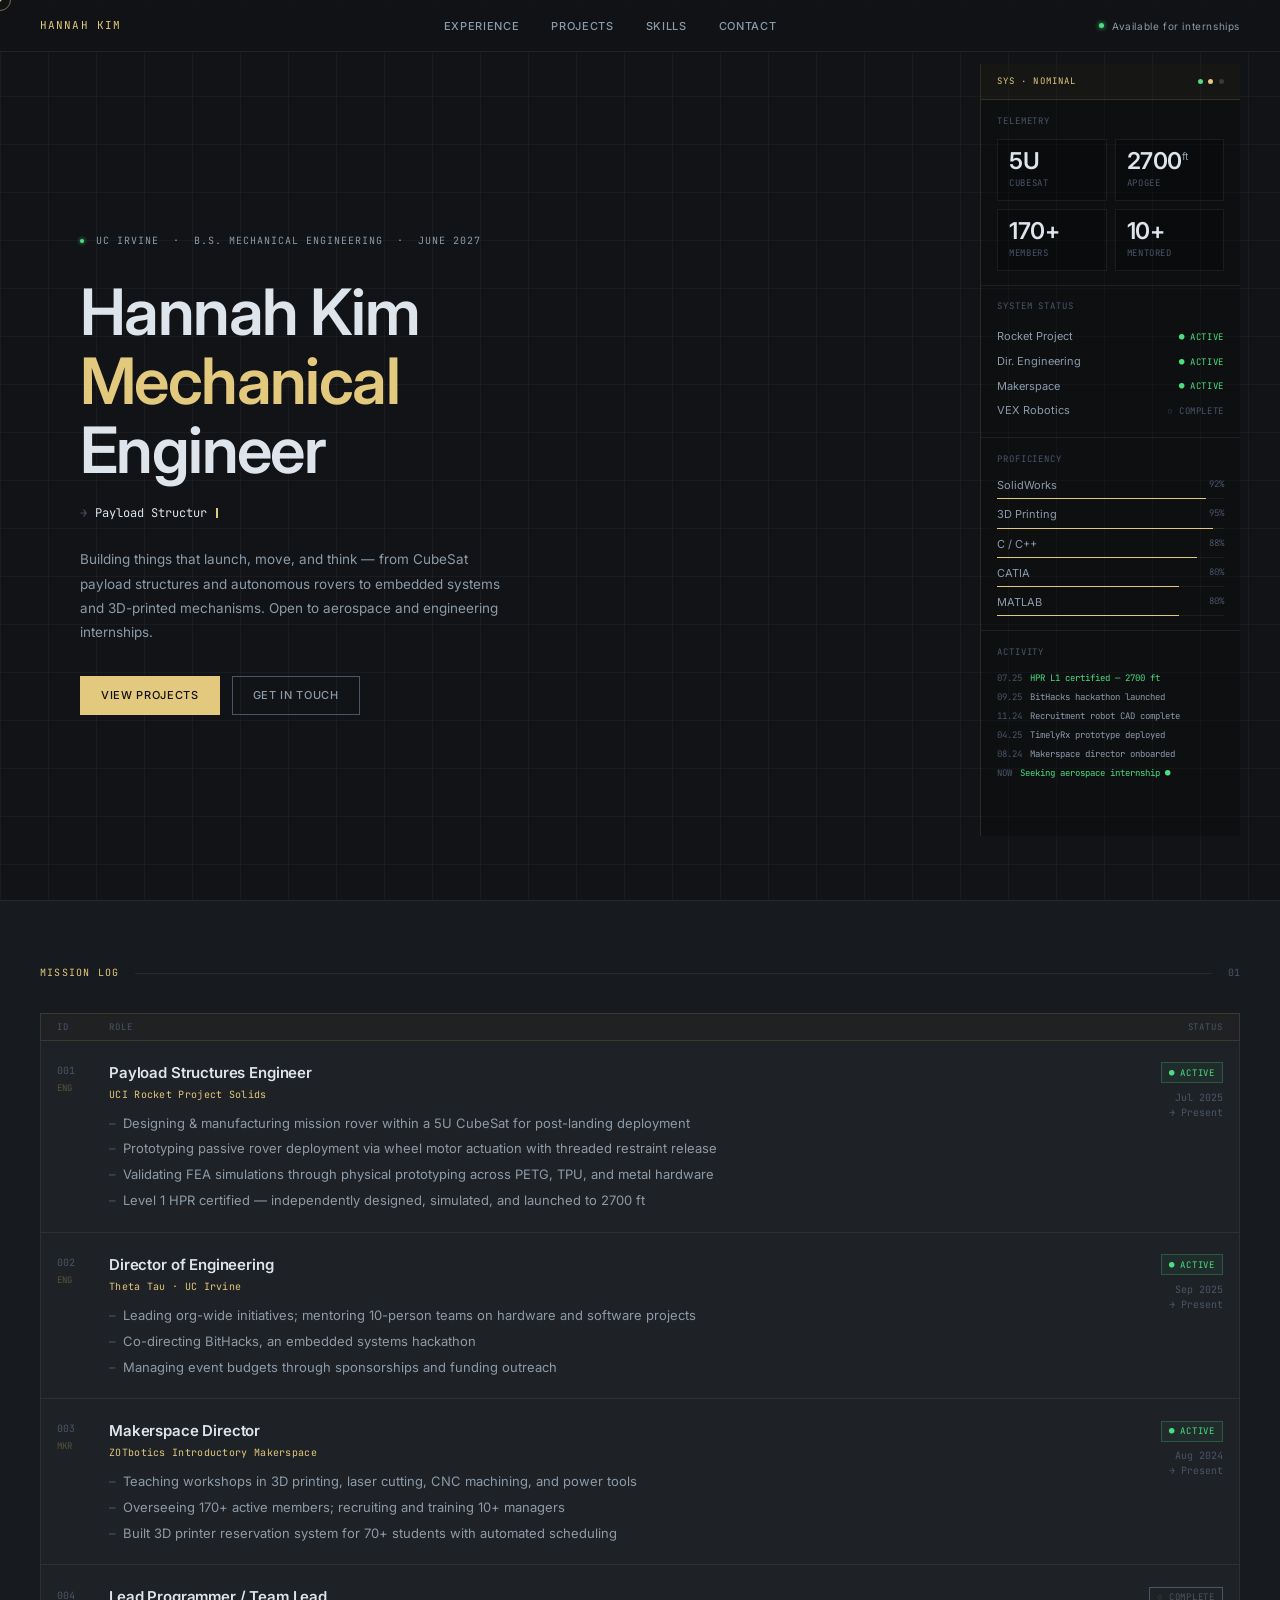
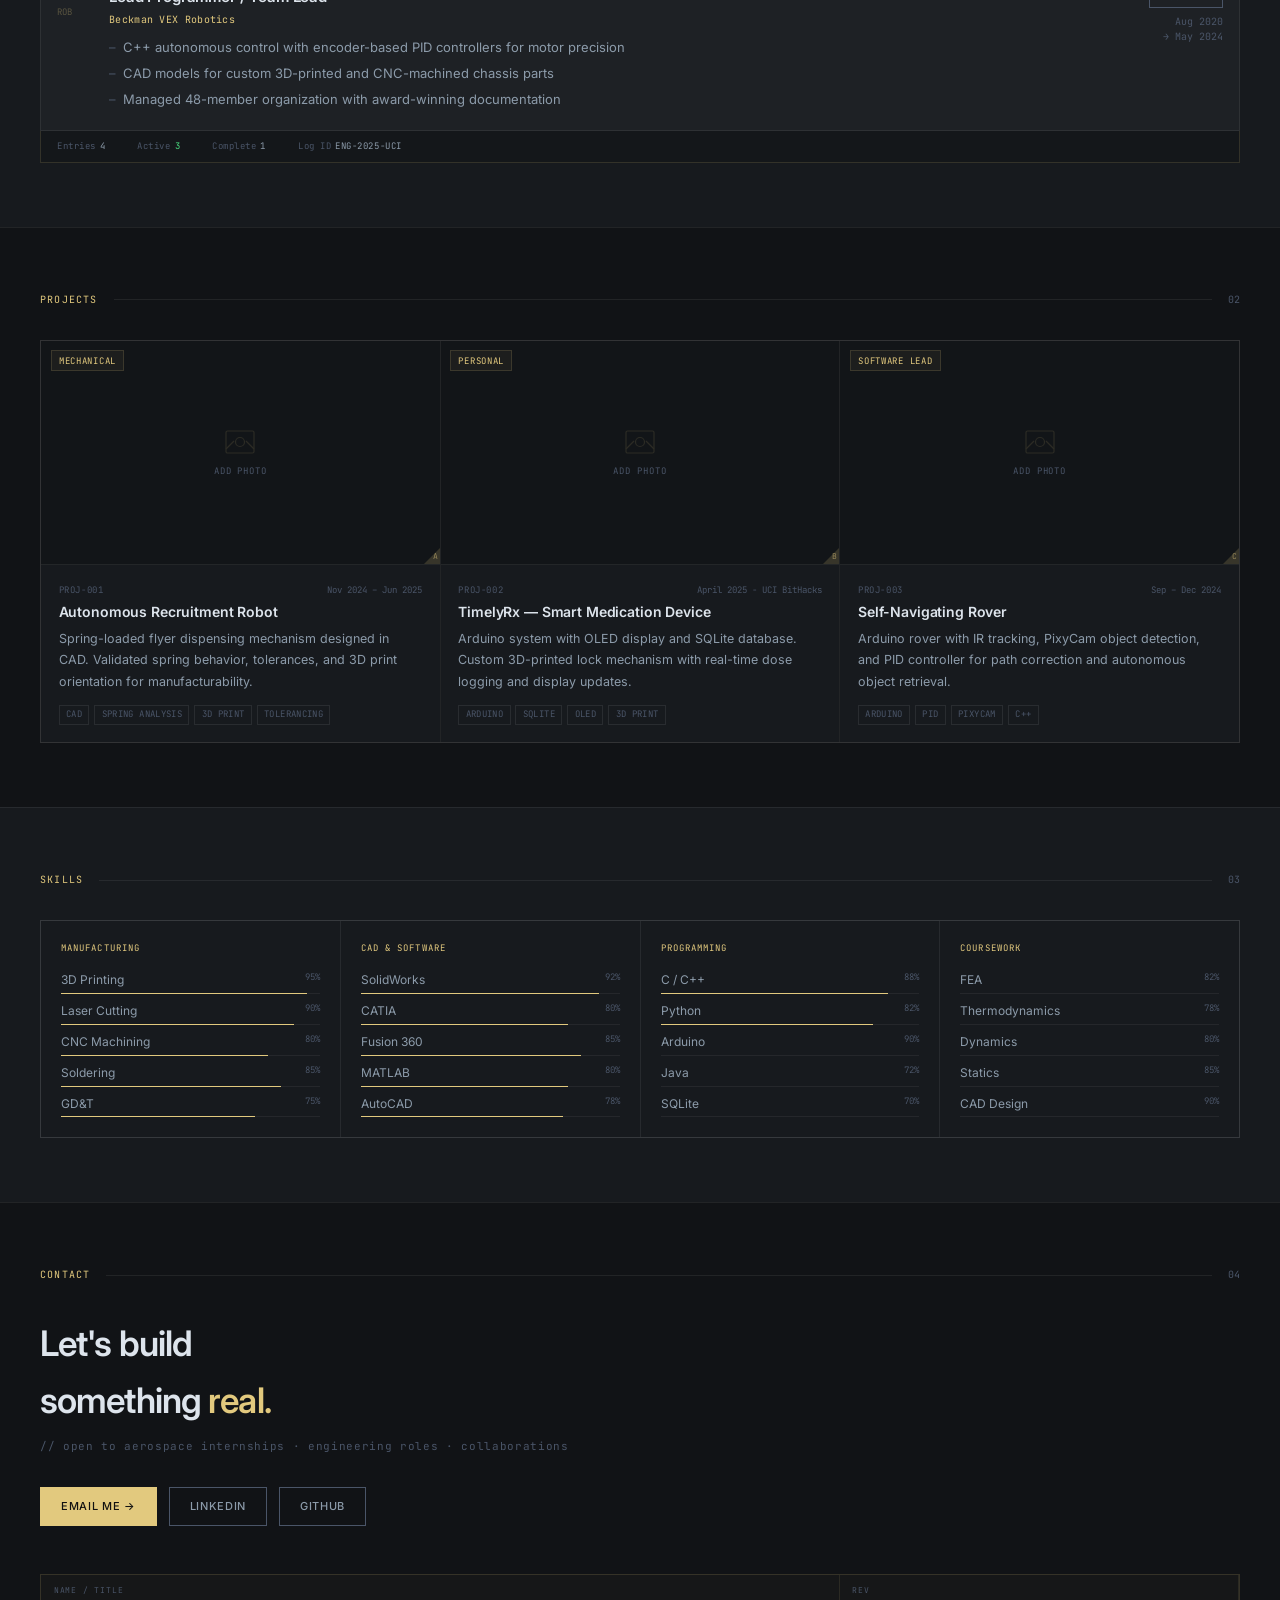
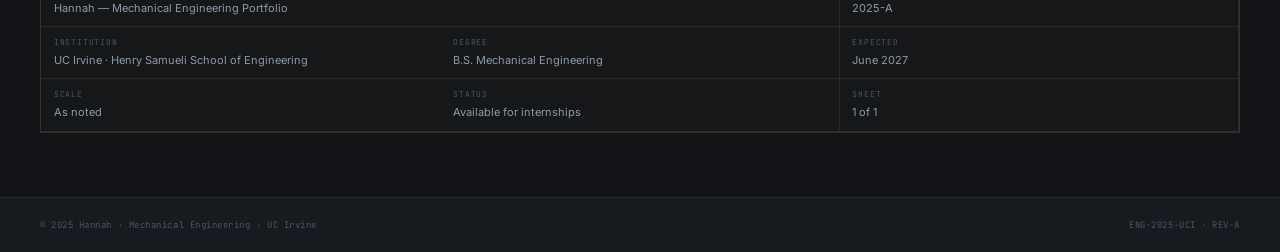
==== commit cd0ebedd: "Update index.html" ====
--- a/index.html
+++ b/index.html
@@ -200,9 +200,9 @@
 <div id="cr"></div><div id="cd"></div>
 
 <nav>
-  <div class="nav-logo">HANNAH / ME</div>
+  <div class="nav-logo">HANNAH KIM</div>
   <ul class="nav-links">
-    <li><a href="#experience">Log</a></li>
+    <li><a href="#experience">Experience</a></li>
     <li><a href="#projects">Projects</a></li>
     <li><a href="#skills">Skills</a></li>
     <li><a href="#contact">Contact</a></li>
@@ -213,7 +213,7 @@
 <section class="hero" id="top">
   <div class="hero-left">
     <div class="hero-eyebrow"><div class="dot"></div>UC Irvine &nbsp;·&nbsp; B.S. Mechanical Engineering &nbsp;·&nbsp; June 2027</div>
-    <h1>Hannah.<br><span>Mechanical</span><br>Engineer.</h1>
+    <h1>Hannah Kim<br><span>Mechanical</span><br>Engineer</h1>
     <div class="typed-row"><span class="typed-arrow">→</span><span class="typed-word" id="tw"></span><span class="typed-cur"></span></div>
     <p class="hero-desc">Building things that launch, move, and think — from CubeSat payload structures and autonomous rovers to embedded systems and 3D-printed mechanisms. Open to aerospace and engineering internships.</p>
     <div class="hero-ctas">
@@ -305,7 +305,7 @@
     </div>
     <div class="proj-card">
       <div class="proj-img"><div class="proj-badge">Personal</div><div class="proj-ph"><svg width="32" height="32" viewBox="0 0 32 32" fill="none"><rect x="2" y="5" width="28" height="22" rx="1.5" stroke="#e2c97e" stroke-width="1.2"/><circle cx="16" cy="16" r="4.5" stroke="#e2c97e" stroke-width="1.2"/><line x1="2" y1="23" x2="10" y2="15" stroke="#e2c97e" stroke-width="1.2"/><line x1="22" y1="15" x2="30" y2="23" stroke="#e2c97e" stroke-width="1.2"/></svg><span>Add photo</span></div><div class="proj-rev"></div><div class="proj-rev-l">B</div></div>
-      <div class="proj-body"><div class="proj-meta"><span class="proj-id">PROJ-002</span><span class="proj-date-lbl">April 2025</span></div><div class="proj-title">TimelyRx — Smart Medication Device</div><p class="proj-desc">Arduino system with OLED display and SQLite database. Custom 3D-printed lock mechanism with real-time dose logging and display updates.</p><div class="proj-tags"><span class="ptag">Arduino</span><span class="ptag">SQLite</span><span class="ptag">OLED</span><span class="ptag">3D Print</span></div></div>
+      <div class="proj-body"><div class="proj-meta"><span class="proj-id">PROJ-002</span><span class="proj-date-lbl">April 2025 - UCI BitHacks</span></div><div class="proj-title">TimelyRx — Smart Medication Device</div><p class="proj-desc">Arduino system with OLED display and SQLite database. Custom 3D-printed lock mechanism with real-time dose logging and display updates.</p><div class="proj-tags"><span class="ptag">Arduino</span><span class="ptag">SQLite</span><span class="ptag">OLED</span><span class="ptag">3D Print</span></div></div>
     </div>
     <div class="proj-card">
       <div class="proj-img"><div class="proj-badge">Software Lead</div><div class="proj-ph"><svg width="32" height="32" viewBox="0 0 32 32" fill="none"><rect x="2" y="5" width="28" height="22" rx="1.5" stroke="#e2c97e" stroke-width="1.2"/><circle cx="16" cy="16" r="4.5" stroke="#e2c97e" stroke-width="1.2"/><line x1="2" y1="23" x2="10" y2="15" stroke="#e2c97e" stroke-width="1.2"/><line x1="22" y1="15" x2="30" y2="23" stroke="#e2c97e" stroke-width="1.2"/></svg><span>Add photo</span></div><div class="proj-rev"></div><div class="proj-rev-l">C</div></div>
@@ -353,9 +353,9 @@
   <h2>Let's build<br>something <span>real.</span></h2>
   <p class="contact-sub">// open to aerospace internships · engineering roles · collaborations</p>
   <div class="contact-links">
-    <a class="btn btn-solid" href="mailto:yourname@uci.edu">Email me →</a>
-    <a class="btn btn-ghost" href="https://linkedin.com" target="_blank">LinkedIn</a>
-    <a class="btn btn-ghost" href="https://github.com" target="_blank">GitHub</a>
+    <a class="btn btn-solid" href="mailto:hannahlkim2006@gmail.com">Email me →</a>
+    <a class="btn btn-ghost" href="https://www.linkedin.com/in/hannah-l-kim" target="_blank">LinkedIn</a>
+    <a class="btn btn-ghost" href="https://github.com/saltannah" target="_blank">GitHub</a>
   </div>
   <div class="title-block">
     <div class="tb s2"><div class="tb-l">Name / Title</div><div class="tb-v">Hannah — Mechanical Engineering Portfolio</div></div>
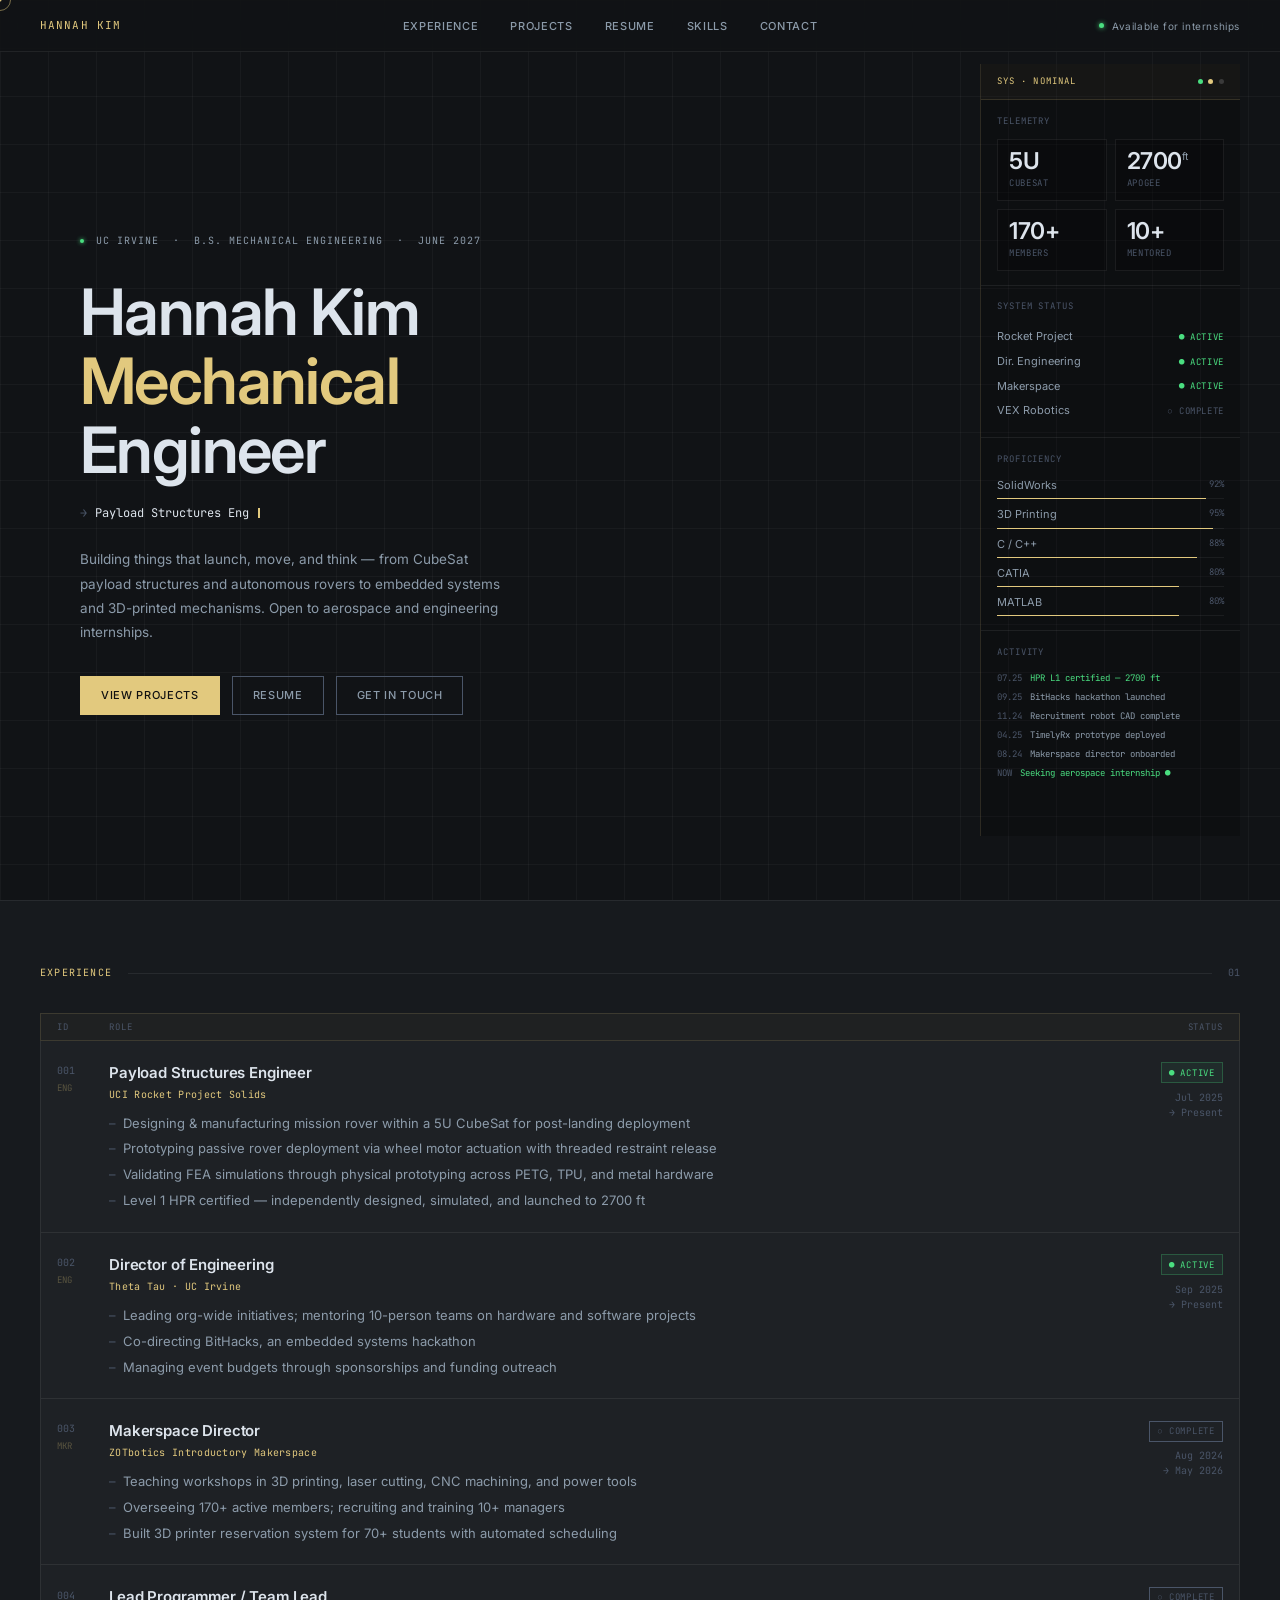
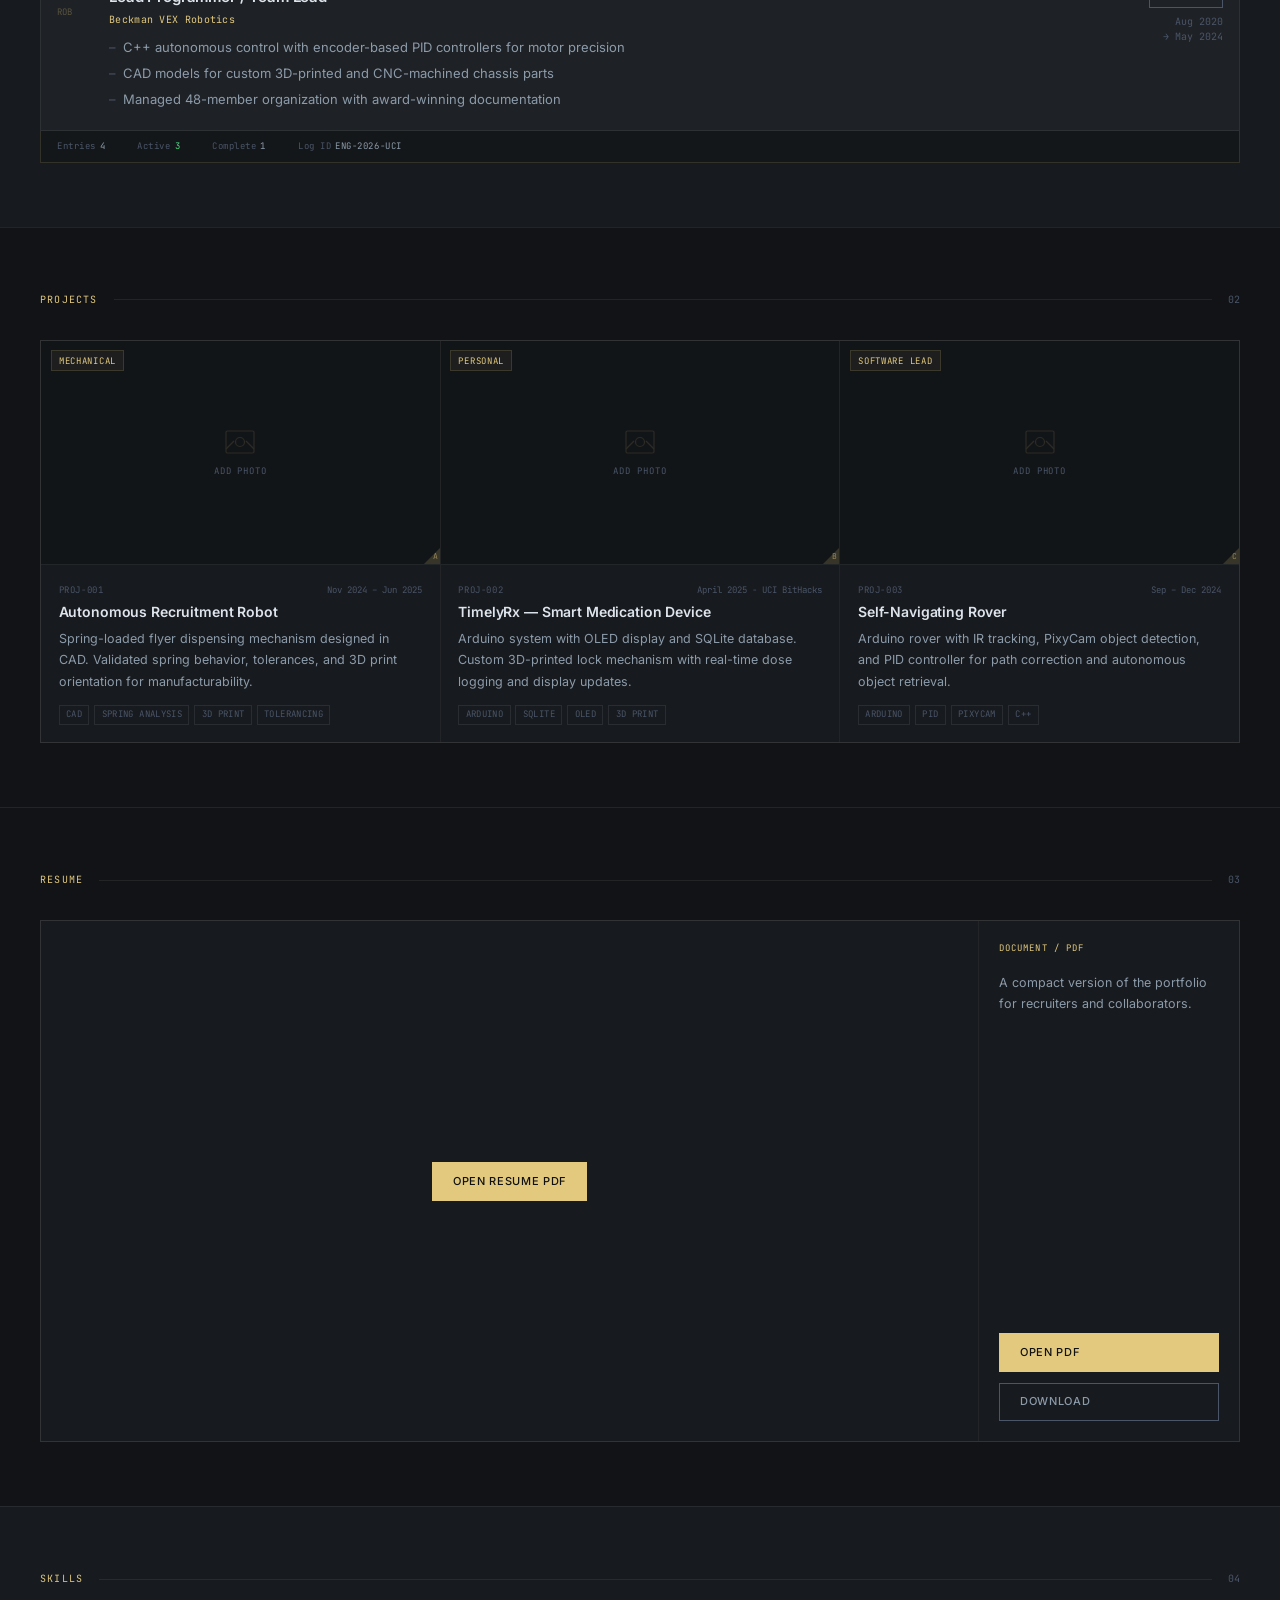
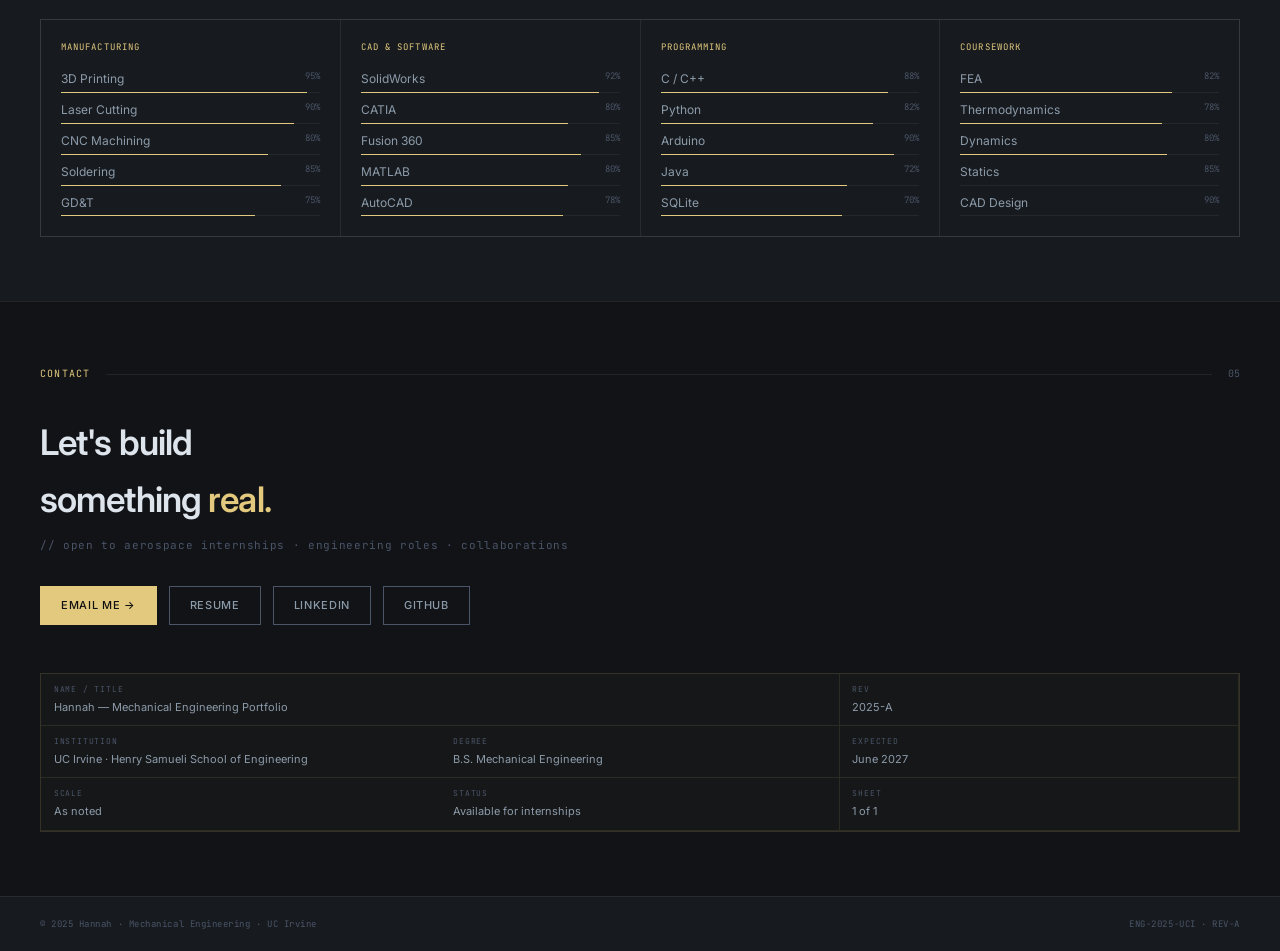
==== commit e17434fe: "Experience pages added" ====
--- a/index.html
+++ b/index.html
@@ -162,6 +162,17 @@
   .proj-desc { font-size:12.5px; line-height:1.7; color:var(--sub); flex:1; margin-bottom:.8rem; }
   .proj-tags { display:flex; flex-wrap:wrap; gap:.3rem; }
   .ptag { font-family:'JetBrains Mono',monospace; font-size:9px; color:var(--muted); border:1px solid rgba(255,255,255,.08); padding:.12rem .4rem; letter-spacing:.04em; text-transform:uppercase; }
+
+  /* Resume */
+  #resume { background:var(--bg); }
+  .resume-shell { display:grid; grid-template-columns:minmax(0,1fr) 260px; gap:1px; border:1px solid var(--line); background:var(--line); }
+  .resume-viewer { min-height:520px; background:rgba(0,0,0,.2); }
+  .resume-viewer object { width:100%; height:100%; min-height:520px; display:block; border:0; background:var(--bg2); }
+  .resume-fallback { min-height:520px; display:flex; align-items:center; justify-content:center; padding:2rem; color:var(--sub); text-align:center; }
+  .resume-side { background:var(--bg2); padding:1.25rem; display:flex; flex-direction:column; gap:1rem; }
+  .resume-label { font-family:'JetBrains Mono',monospace; font-size:9px; color:var(--accent); letter-spacing:.12em; text-transform:uppercase; }
+  .resume-copy { color:var(--sub); font-size:12.5px; line-height:1.7; flex:1; }
+  .resume-actions { display:flex; flex-direction:column; gap:.65rem; }
 
   /* Skills */
   #skills { background:var(--bg2); }
@@ -193,6 +204,12 @@
 
   footer { padding:1.25rem 2.5rem; border-top:1px solid var(--line); background:var(--bg2); display:flex; justify-content:space-between; align-items:center; }
   .ft-l { font-family:'JetBrains Mono',monospace; font-size:9px; color:var(--muted); letter-spacing:.06em; }
+
+  @media (max-width:760px) {
+    .resume-shell { grid-template-columns:1fr; }
+    .resume-viewer, .resume-viewer object, .resume-fallback { min-height:420px; }
+    .resume-actions { flex-direction:row; flex-wrap:wrap; }
+  }
 </style>
 </head>
 <body>
@@ -204,6 +221,7 @@
   <ul class="nav-links">
     <li><a href="#experience">Experience</a></li>
     <li><a href="#projects">Projects</a></li>
+    <li><a href="#resume">Resume</a></li>
     <li><a href="#skills">Skills</a></li>
     <li><a href="#contact">Contact</a></li>
   </ul>
@@ -218,6 +236,7 @@
     <p class="hero-desc">Building things that launch, move, and think — from CubeSat payload structures and autonomous rovers to embedded systems and 3D-printed mechanisms. Open to aerospace and engineering internships.</p>
     <div class="hero-ctas">
       <a class="btn btn-solid" href="#projects">View projects</a>
+      <a class="btn btn-ghost" href="#resume">Resume</a>
       <a class="btn btn-ghost" href="#contact">Get in touch</a>
     </div>
   </div>
@@ -261,7 +280,7 @@
 </section>
 
 <section id="experience">
-  <div class="sec-hd"><span class="sec-tag">Mission Log</span><span class="sec-line"></span><span class="sec-num">01</span></div>
+  <div class="sec-hd"><span class="sec-tag">Experience</span><span class="sec-line"></span><span class="sec-num">01</span></div>
   <div class="log-head"><div class="lh">ID</div><div class="lh">Role</div><div class="lh" style="text-align:right;">Status</div></div>
 
   <div class="log-row">
@@ -279,7 +298,7 @@
   <div class="log-row">
     <div class="log-id">003<small>MKR</small></div>
     <div><div class="log-title">Makerspace Director</div><div class="log-org">ZOTbotics Introductory Makerspace</div><ul class="log-pts"><li>Teaching workshops in 3D printing, laser cutting, CNC machining, and power tools</li><li>Overseeing 170+ active members; recruiting and training 10+ managers</li><li>Built 3D printer reservation system for 70+ students with automated scheduling</li></ul></div>
-    <div class="log-meta"><span class="badge live">● Active</span><span class="log-date">Aug 2024<br>→ Present</span></div>
+    <div class="log-meta"><span class="badge done">○ Complete</span><span class="log-date">Aug 2024<br>→ May 2026</span></div>
   </div>
 
   <div class="log-row">
@@ -292,7 +311,7 @@
     <div class="lf">Entries<b>4</b></div>
     <div class="lf">Active<b class="g">3</b></div>
     <div class="lf">Complete<b>1</b></div>
-    <div class="lf">Log ID<b>ENG-2025-UCI</b></div>
+    <div class="lf">Log ID<b>ENG-2026-UCI</b></div>
   </div>
 </section>
 
@@ -314,8 +333,29 @@
   </div>
 </section>
 
+<section id="resume">
+  <div class="sec-hd"><span class="sec-tag">Resume</span><span class="sec-line"></span><span class="sec-num">03</span></div>
+  <div class="resume-shell">
+    <div class="resume-viewer">
+      <object data="Hannah_Kim_Resume.pdf" type="application/pdf">
+        <div class="resume-fallback">
+          <a class="btn btn-solid" href="Hannah_Kim_Resume.pdf" target="_blank" rel="noopener">Open resume PDF</a>
+        </div>
+      </object>
+    </div>
+    <aside class="resume-side">
+      <div class="resume-label">Document / PDF</div>
+      <p class="resume-copy">A compact version of the portfolio for recruiters and collaborators.</p>
+      <div class="resume-actions">
+        <a class="btn btn-solid" href="Hannah_Kim_Resume.pdf" target="_blank" rel="noopener">Open PDF</a>
+        <a class="btn btn-ghost" href="Hannah_Kim_Resume.pdf" download>Download</a>
+      </div>
+    </aside>
+  </div>
+</section>
+
 <section id="skills">
-  <div class="sec-hd"><span class="sec-tag">Skills</span><span class="sec-line"></span><span class="sec-num">03</span></div>
+  <div class="sec-hd"><span class="sec-tag">Skills</span><span class="sec-line"></span><span class="sec-num">04</span></div>
   <div class="skills-grid" id="sg">
     <div class="sg"><div class="sg-title">Manufacturing</div>
       <div class="sk"><div class="sk-top"><span class="sk-name">3D Printing</span><span class="sk-pct">95%</span></div><div class="sk-track"><div class="sk-fill" style="width:95%"></div></div></div>
@@ -349,11 +389,12 @@
 </section>
 
 <section id="contact">
-  <div class="sec-hd"><span class="sec-tag">Contact</span><span class="sec-line"></span><span class="sec-num">04</span></div>
+  <div class="sec-hd"><span class="sec-tag">Contact</span><span class="sec-line"></span><span class="sec-num">05</span></div>
   <h2>Let's build<br>something <span>real.</span></h2>
   <p class="contact-sub">// open to aerospace internships · engineering roles · collaborations</p>
   <div class="contact-links">
     <a class="btn btn-solid" href="mailto:hannahlkim2006@gmail.com">Email me →</a>
+    <a class="btn btn-ghost" href="Hannah_Kim_Resume.pdf" target="_blank" rel="noopener">Resume</a>
     <a class="btn btn-ghost" href="https://www.linkedin.com/in/hannah-l-kim" target="_blank">LinkedIn</a>
     <a class="btn btn-ghost" href="https://github.com/saltannah" target="_blank">GitHub</a>
   </div>
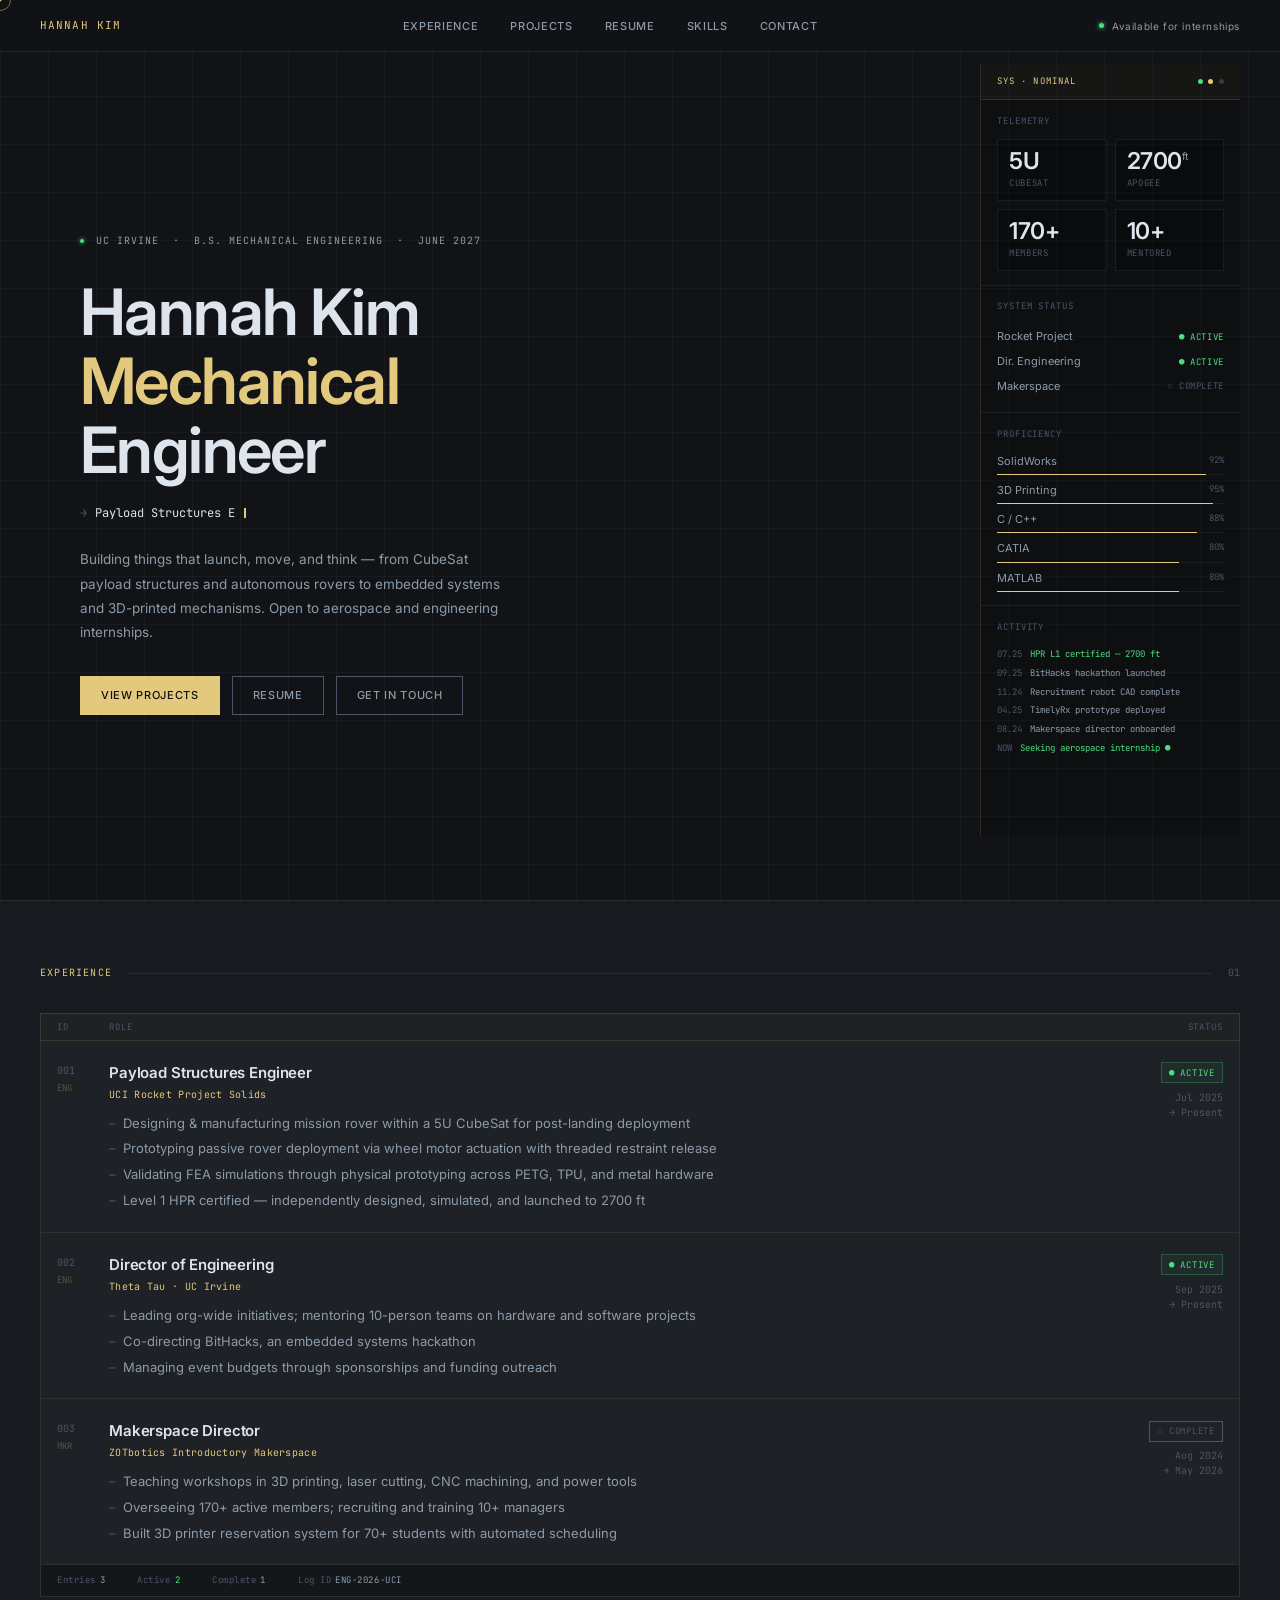
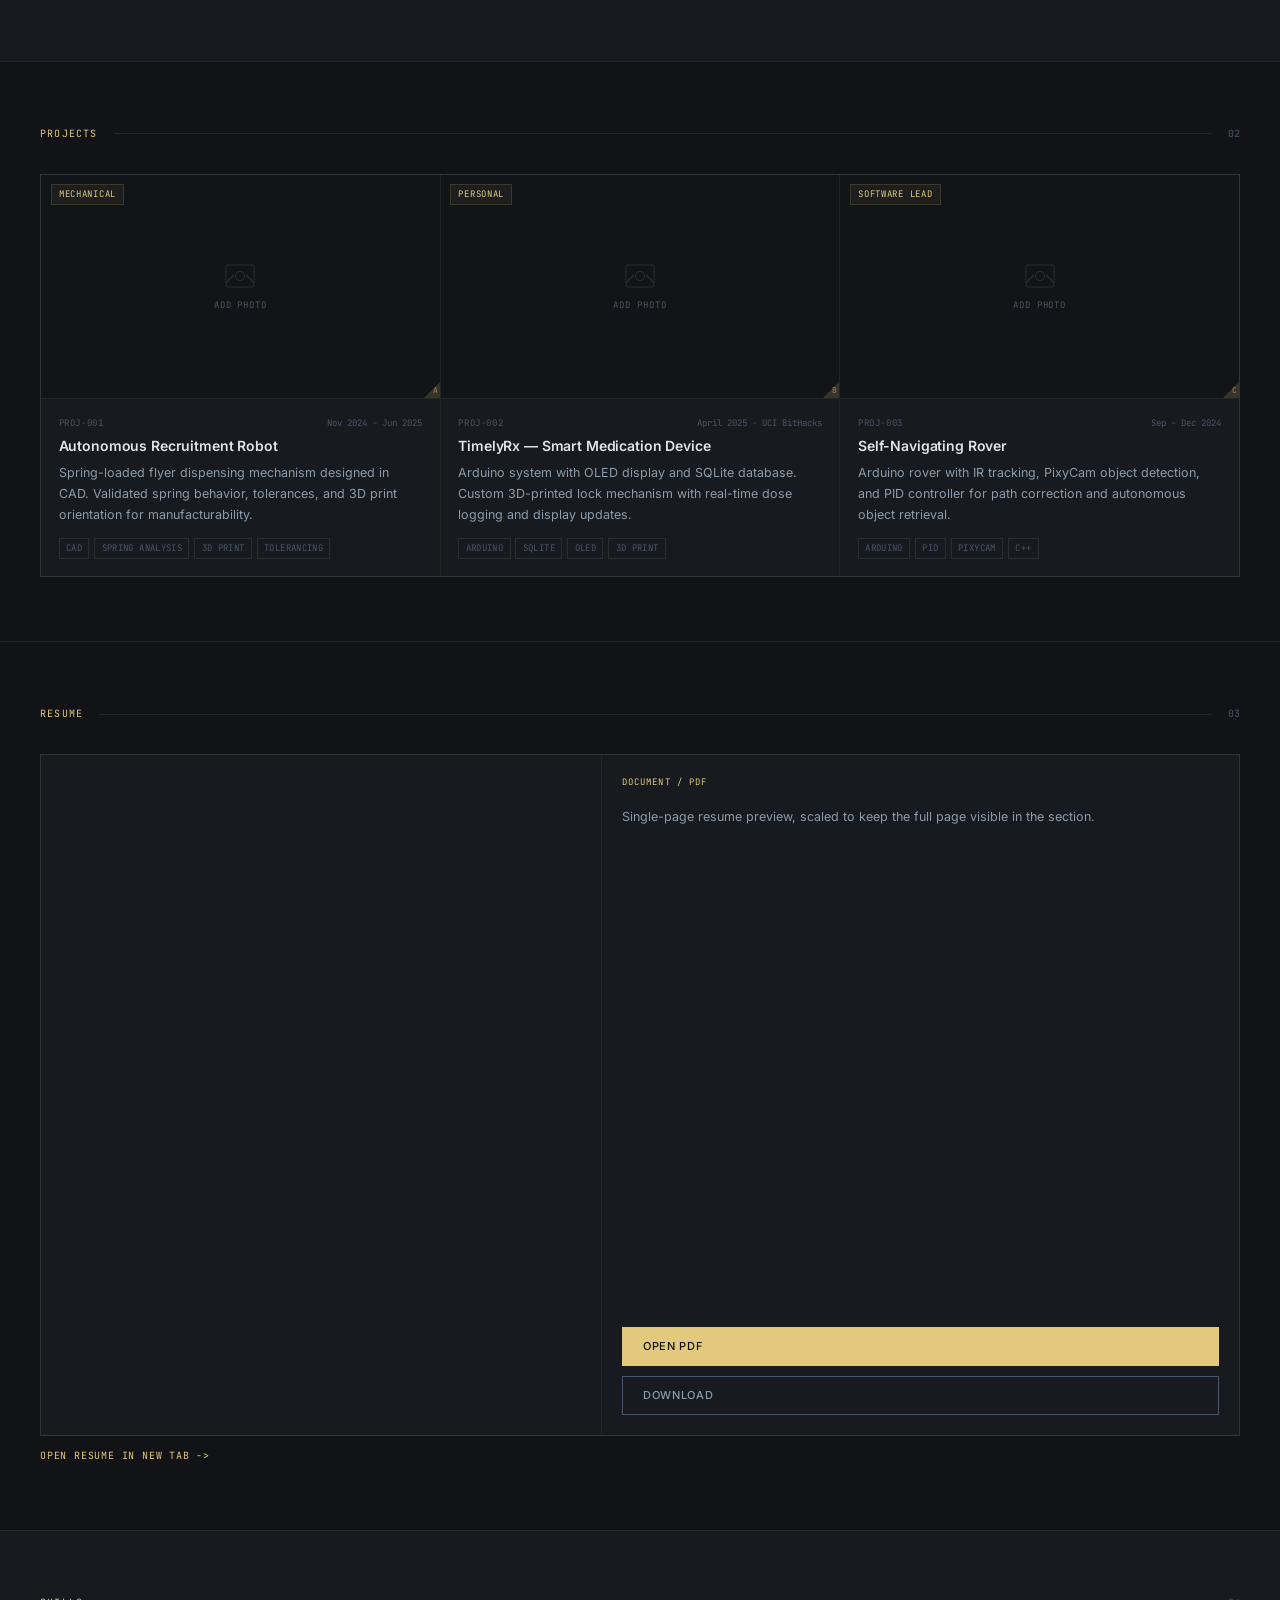
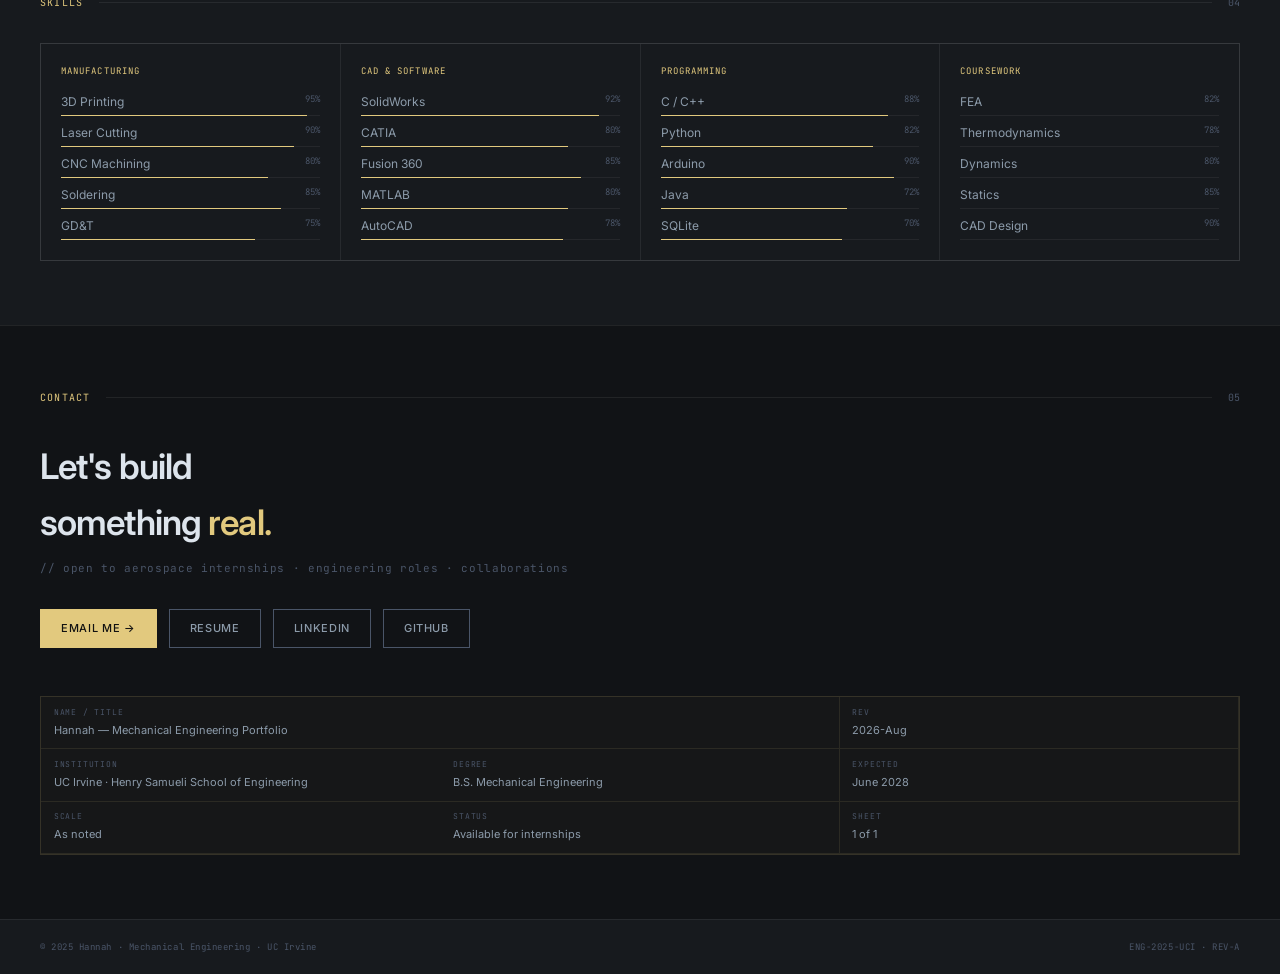
==== commit a460a5fe: "Added pages for projects" ====
--- a/index.html
+++ b/index.html
@@ -113,7 +113,7 @@
   .log-head { display:grid; grid-template-columns:52px 1fr 96px; padding:.35rem 1rem; background:rgba(226,201,126,.04); border:1px solid var(--aline); }
   .lh { font-family:'JetBrains Mono',monospace; font-size:9px; color:var(--muted); letter-spacing:.1em; text-transform:uppercase; }
 
-  .log-row { display:grid; grid-template-columns:52px 1fr 96px; padding:1.25rem 1rem; border:1px solid var(--line); border-top:none; background:var(--glass); transition:background .2s,border-color .2s; cursor:default; position:relative; overflow:hidden; }
+  .log-row { display:grid; grid-template-columns:52px 1fr 96px; padding:1.25rem 1rem; border:1px solid var(--line); border-top:none; background:var(--glass); transition:background .2s,border-color .2s; cursor:none; position:relative; overflow:hidden; color:inherit; text-decoration:none; }
   .log-row::before { content:''; position:absolute; left:0; top:0; bottom:0; width:1.5px; background:var(--accent); transform:scaleY(0); transform-origin:bottom; transition:transform .2s; }
   .log-row:hover { background:rgba(255,255,255,.03); border-color:var(--aline); }
   .log-row:hover::before { transform:scaleY(1); }
@@ -141,10 +141,10 @@
   /* Projects */
   #projects { background:var(--bg); }
   .proj-grid { display:grid; grid-template-columns:repeat(auto-fit,minmax(260px,1fr)); gap:1px; background:var(--line); border:1px solid var(--line); }
-  .proj-card { background:var(--bg2); display:flex; flex-direction:column; cursor:none; transition:background .2s; position:relative; }
-  .proj-card:hover { background:var(--bg3); }
+  .proj-card { background:var(--bg2); display:flex; flex-direction:column; cursor:none; transition:background .2s; position:relative; color:inherit; text-decoration:none; }
+  .proj-card:hover, .proj-card:focus-visible { background:var(--bg3); outline:none; }
   .proj-card::after { content:''; position:absolute; bottom:0; left:0; right:0; height:1.5px; background:var(--accent); transform:scaleX(0); transform-origin:left; transition:transform .3s; }
-  .proj-card:hover::after { transform:scaleX(1); }
+  .proj-card:hover::after, .proj-card:focus-visible::after { transform:scaleX(1); }
 
   .proj-img { aspect-ratio:16/9; background:rgba(0,0,0,.2); display:flex; align-items:center; justify-content:center; position:relative; overflow:hidden; border-bottom:1px solid var(--line); }
   .proj-ph { display:flex; flex-direction:column; align-items:center; gap:.4rem; }
@@ -165,14 +165,15 @@
 
   /* Resume */
   #resume { background:var(--bg); }
-  .resume-shell { display:grid; grid-template-columns:minmax(0,1fr) 260px; gap:1px; border:1px solid var(--line); background:var(--line); }
-  .resume-viewer { min-height:520px; background:rgba(0,0,0,.2); }
-  .resume-viewer object { width:100%; height:100%; min-height:520px; display:block; border:0; background:var(--bg2); }
-  .resume-fallback { min-height:520px; display:flex; align-items:center; justify-content:center; padding:2rem; color:var(--sub); text-align:center; }
+  .resume-shell { display:grid; grid-template-columns:minmax(320px,560px) minmax(220px,1fr); gap:1px; border:1px solid var(--line); background:var(--line); align-items:stretch; }
+  .resume-viewer { height:clamp(460px,calc(100vh - 180px),680px); background:var(--bg2); overflow:hidden; }
+  .resume-viewer iframe { width:100%; height:100%; display:block; border:0; background:var(--bg2); }
   .resume-side { background:var(--bg2); padding:1.25rem; display:flex; flex-direction:column; gap:1rem; }
   .resume-label { font-family:'JetBrains Mono',monospace; font-size:9px; color:var(--accent); letter-spacing:.12em; text-transform:uppercase; }
   .resume-copy { color:var(--sub); font-size:12.5px; line-height:1.7; flex:1; }
   .resume-actions { display:flex; flex-direction:column; gap:.65rem; }
+  .resume-link { display:inline-flex; margin-top:.75rem; font-family:'JetBrains Mono',monospace; font-size:10px; color:var(--accent); letter-spacing:.08em; text-transform:uppercase; text-decoration:none; }
+  .resume-link:hover { color:var(--text); }
 
   /* Skills */
   #skills { background:var(--bg2); }
@@ -207,7 +208,7 @@
 
   @media (max-width:760px) {
     .resume-shell { grid-template-columns:1fr; }
-    .resume-viewer, .resume-viewer object, .resume-fallback { min-height:420px; }
+    .resume-viewer { height:520px; }
     .resume-actions { flex-direction:row; flex-wrap:wrap; }
   }
 </style>
@@ -256,8 +257,8 @@
       <div class="ps-label">System Status</div>
       <div class="sys-row"><span class="sys-name">Rocket Project</span><span class="sys-val live">● ACTIVE</span></div>
       <div class="sys-row"><span class="sys-name">Dir. Engineering</span><span class="sys-val live">● ACTIVE</span></div>
-      <div class="sys-row"><span class="sys-name">Makerspace</span><span class="sys-val live">● ACTIVE</span></div>
-      <div class="sys-row"><span class="sys-name">VEX Robotics</span><span class="sys-val done">○ COMPLETE</span></div>
+      <div class="sys-row"><span class="sys-name">Makerspace</span><span class="sys-val done">○ COMPLETE</span></div>
+      <!--<div class="sys-row"><span class="sys-name">VEX Robotics</span><span class="sys-val done">○ COMPLETE</span></div>-->
     </div>
     <div class="panel-section">
       <div class="ps-label">Proficiency</div>
@@ -283,33 +284,35 @@
   <div class="sec-hd"><span class="sec-tag">Experience</span><span class="sec-line"></span><span class="sec-num">01</span></div>
   <div class="log-head"><div class="lh">ID</div><div class="lh">Role</div><div class="lh" style="text-align:right;">Status</div></div>
 
-  <div class="log-row">
+  <a class="log-row" href="experience-payload-structures.html" aria-label="See more about Payload Structures Engineer">
     <div class="log-id">001<small>ENG</small></div>
     <div><div class="log-title">Payload Structures Engineer</div><div class="log-org">UCI Rocket Project Solids</div><ul class="log-pts"><li>Designing & manufacturing mission rover within a 5U CubeSat for post-landing deployment</li><li>Prototyping passive rover deployment via wheel motor actuation with threaded restraint release</li><li>Validating FEA simulations through physical prototyping across PETG, TPU, and metal hardware</li><li>Level 1 HPR certified — independently designed, simulated, and launched to 2700 ft</li></ul></div>
     <div class="log-meta"><span class="badge live">● Active</span><span class="log-date">Jul 2025<br>→ Present</span></div>
-  </div>
-
-  <div class="log-row">
+  </a>
+
+  <a class="log-row" href="experience-director-engineering.html" aria-label="See more about Director of Engineering">
     <div class="log-id">002<small>ENG</small></div>
     <div><div class="log-title">Director of Engineering</div><div class="log-org">Theta Tau · UC Irvine</div><ul class="log-pts"><li>Leading org-wide initiatives; mentoring 10-person teams on hardware and software projects</li><li>Co-directing BitHacks, an embedded systems hackathon</li><li>Managing event budgets through sponsorships and funding outreach</li></ul></div>
     <div class="log-meta"><span class="badge live">● Active</span><span class="log-date">Sep 2025<br>→ Present</span></div>
-  </div>
-
-  <div class="log-row">
+  </a>
+
+  <a class="log-row" href="experience-makerspace-director.html" aria-label="See more about Makerspace Director">
     <div class="log-id">003<small>MKR</small></div>
     <div><div class="log-title">Makerspace Director</div><div class="log-org">ZOTbotics Introductory Makerspace</div><ul class="log-pts"><li>Teaching workshops in 3D printing, laser cutting, CNC machining, and power tools</li><li>Overseeing 170+ active members; recruiting and training 10+ managers</li><li>Built 3D printer reservation system for 70+ students with automated scheduling</li></ul></div>
     <div class="log-meta"><span class="badge done">○ Complete</span><span class="log-date">Aug 2024<br>→ May 2026</span></div>
-  </div>
-
+  </a>
+
+  <!--
   <div class="log-row">
     <div class="log-id">004<small>ROB</small></div>
     <div><div class="log-title">Lead Programmer / Team Lead</div><div class="log-org">Beckman VEX Robotics</div><ul class="log-pts"><li>C++ autonomous control with encoder-based PID controllers for motor precision</li><li>CAD models for custom 3D-printed and CNC-machined chassis parts</li><li>Managed 48-member organization with award-winning documentation</li></ul></div>
     <div class="log-meta"><span class="badge done">○ Complete</span><span class="log-date">Aug 2020<br>→ May 2024</span></div>
   </div>
+-->
 
   <div class="log-foot">
-    <div class="lf">Entries<b>4</b></div>
-    <div class="lf">Active<b class="g">3</b></div>
+    <div class="lf">Entries<b>3</b></div>
+    <div class="lf">Active<b class="g">2</b></div>
     <div class="lf">Complete<b>1</b></div>
     <div class="lf">Log ID<b>ENG-2026-UCI</b></div>
   </div>
@@ -318,18 +321,18 @@
 <section id="projects">
   <div class="sec-hd"><span class="sec-tag">Projects</span><span class="sec-line"></span><span class="sec-num">02</span></div>
   <div class="proj-grid">
-    <div class="proj-card">
+    <a class="proj-card" href="project-autonomous-recruitment-robot.html" aria-label="See more about Autonomous Recruitment Robot">
       <div class="proj-img"><div class="proj-badge">Mechanical</div><div class="proj-ph"><svg width="32" height="32" viewBox="0 0 32 32" fill="none"><rect x="2" y="5" width="28" height="22" rx="1.5" stroke="#e2c97e" stroke-width="1.2"/><circle cx="16" cy="16" r="4.5" stroke="#e2c97e" stroke-width="1.2"/><line x1="2" y1="23" x2="10" y2="15" stroke="#e2c97e" stroke-width="1.2"/><line x1="22" y1="15" x2="30" y2="23" stroke="#e2c97e" stroke-width="1.2"/></svg><span>Add photo</span></div><div class="proj-rev"></div><div class="proj-rev-l">A</div></div>
       <div class="proj-body"><div class="proj-meta"><span class="proj-id">PROJ-001</span><span class="proj-date-lbl">Nov 2024 – Jun 2025</span></div><div class="proj-title">Autonomous Recruitment Robot</div><p class="proj-desc">Spring-loaded flyer dispensing mechanism designed in CAD. Validated spring behavior, tolerances, and 3D print orientation for manufacturability.</p><div class="proj-tags"><span class="ptag">CAD</span><span class="ptag">Spring Analysis</span><span class="ptag">3D Print</span><span class="ptag">Tolerancing</span></div></div>
-    </div>
-    <div class="proj-card">
+    </a>
+    <a class="proj-card" href="project-timelyrx.html" aria-label="See more about TimelyRx Smart Medication Device">
       <div class="proj-img"><div class="proj-badge">Personal</div><div class="proj-ph"><svg width="32" height="32" viewBox="0 0 32 32" fill="none"><rect x="2" y="5" width="28" height="22" rx="1.5" stroke="#e2c97e" stroke-width="1.2"/><circle cx="16" cy="16" r="4.5" stroke="#e2c97e" stroke-width="1.2"/><line x1="2" y1="23" x2="10" y2="15" stroke="#e2c97e" stroke-width="1.2"/><line x1="22" y1="15" x2="30" y2="23" stroke="#e2c97e" stroke-width="1.2"/></svg><span>Add photo</span></div><div class="proj-rev"></div><div class="proj-rev-l">B</div></div>
       <div class="proj-body"><div class="proj-meta"><span class="proj-id">PROJ-002</span><span class="proj-date-lbl">April 2025 - UCI BitHacks</span></div><div class="proj-title">TimelyRx — Smart Medication Device</div><p class="proj-desc">Arduino system with OLED display and SQLite database. Custom 3D-printed lock mechanism with real-time dose logging and display updates.</p><div class="proj-tags"><span class="ptag">Arduino</span><span class="ptag">SQLite</span><span class="ptag">OLED</span><span class="ptag">3D Print</span></div></div>
-    </div>
-    <div class="proj-card">
+    </a>
+    <a class="proj-card" href="project-self-navigating-rover.html" aria-label="See more about Self-Navigating Rover">
       <div class="proj-img"><div class="proj-badge">Software Lead</div><div class="proj-ph"><svg width="32" height="32" viewBox="0 0 32 32" fill="none"><rect x="2" y="5" width="28" height="22" rx="1.5" stroke="#e2c97e" stroke-width="1.2"/><circle cx="16" cy="16" r="4.5" stroke="#e2c97e" stroke-width="1.2"/><line x1="2" y1="23" x2="10" y2="15" stroke="#e2c97e" stroke-width="1.2"/><line x1="22" y1="15" x2="30" y2="23" stroke="#e2c97e" stroke-width="1.2"/></svg><span>Add photo</span></div><div class="proj-rev"></div><div class="proj-rev-l">C</div></div>
       <div class="proj-body"><div class="proj-meta"><span class="proj-id">PROJ-003</span><span class="proj-date-lbl">Sep – Dec 2024</span></div><div class="proj-title">Self-Navigating Rover</div><p class="proj-desc">Arduino rover with IR tracking, PixyCam object detection, and PID controller for path correction and autonomous object retrieval.</p><div class="proj-tags"><span class="ptag">Arduino</span><span class="ptag">PID</span><span class="ptag">PixyCam</span><span class="ptag">C++</span></div></div>
-    </div>
+    </a>
   </div>
 </section>
 
@@ -337,21 +340,18 @@
   <div class="sec-hd"><span class="sec-tag">Resume</span><span class="sec-line"></span><span class="sec-num">03</span></div>
   <div class="resume-shell">
     <div class="resume-viewer">
-      <object data="Hannah_Kim_Resume.pdf" type="application/pdf">
-        <div class="resume-fallback">
-          <a class="btn btn-solid" href="Hannah_Kim_Resume.pdf" target="_blank" rel="noopener">Open resume PDF</a>
-        </div>
-      </object>
+      <iframe src="Hannah_Kim_Resume.pdf#toolbar=0&navpanes=0&scrollbar=0&view=Fit" title="Hannah Kim Resume"></iframe>
     </div>
     <aside class="resume-side">
       <div class="resume-label">Document / PDF</div>
-      <p class="resume-copy">A compact version of the portfolio for recruiters and collaborators.</p>
+      <p class="resume-copy">Single-page resume preview, scaled to keep the full page visible in the section.</p>
       <div class="resume-actions">
         <a class="btn btn-solid" href="Hannah_Kim_Resume.pdf" target="_blank" rel="noopener">Open PDF</a>
         <a class="btn btn-ghost" href="Hannah_Kim_Resume.pdf" download>Download</a>
       </div>
     </aside>
   </div>
+  <a class="resume-link" href="Hannah_Kim_Resume.pdf" target="_blank" rel="noopener">Open resume in new tab -></a>
 </section>
 
 <section id="skills">
@@ -400,10 +400,10 @@
   </div>
   <div class="title-block">
     <div class="tb s2"><div class="tb-l">Name / Title</div><div class="tb-v">Hannah — Mechanical Engineering Portfolio</div></div>
-    <div class="tb"><div class="tb-l">Rev</div><div class="tb-v">2025-A</div></div>
+    <div class="tb"><div class="tb-l">Rev</div><div class="tb-v">2026-Aug</div></div>
     <div class="tb"><div class="tb-l">Institution</div><div class="tb-v">UC Irvine · Henry Samueli School of Engineering</div></div>
     <div class="tb"><div class="tb-l">Degree</div><div class="tb-v">B.S. Mechanical Engineering</div></div>
-    <div class="tb"><div class="tb-l">Expected</div><div class="tb-v">June 2027</div></div>
+    <div class="tb"><div class="tb-l">Expected</div><div class="tb-v">June 2028</div></div>
     <div class="tb"><div class="tb-l">Scale</div><div class="tb-v">As noted</div></div>
     <div class="tb"><div class="tb-l">Status</div><div class="tb-v">Available for internships</div></div>
     <div class="tb"><div class="tb-l">Sheet</div><div class="tb-v">1 of 1</div></div>
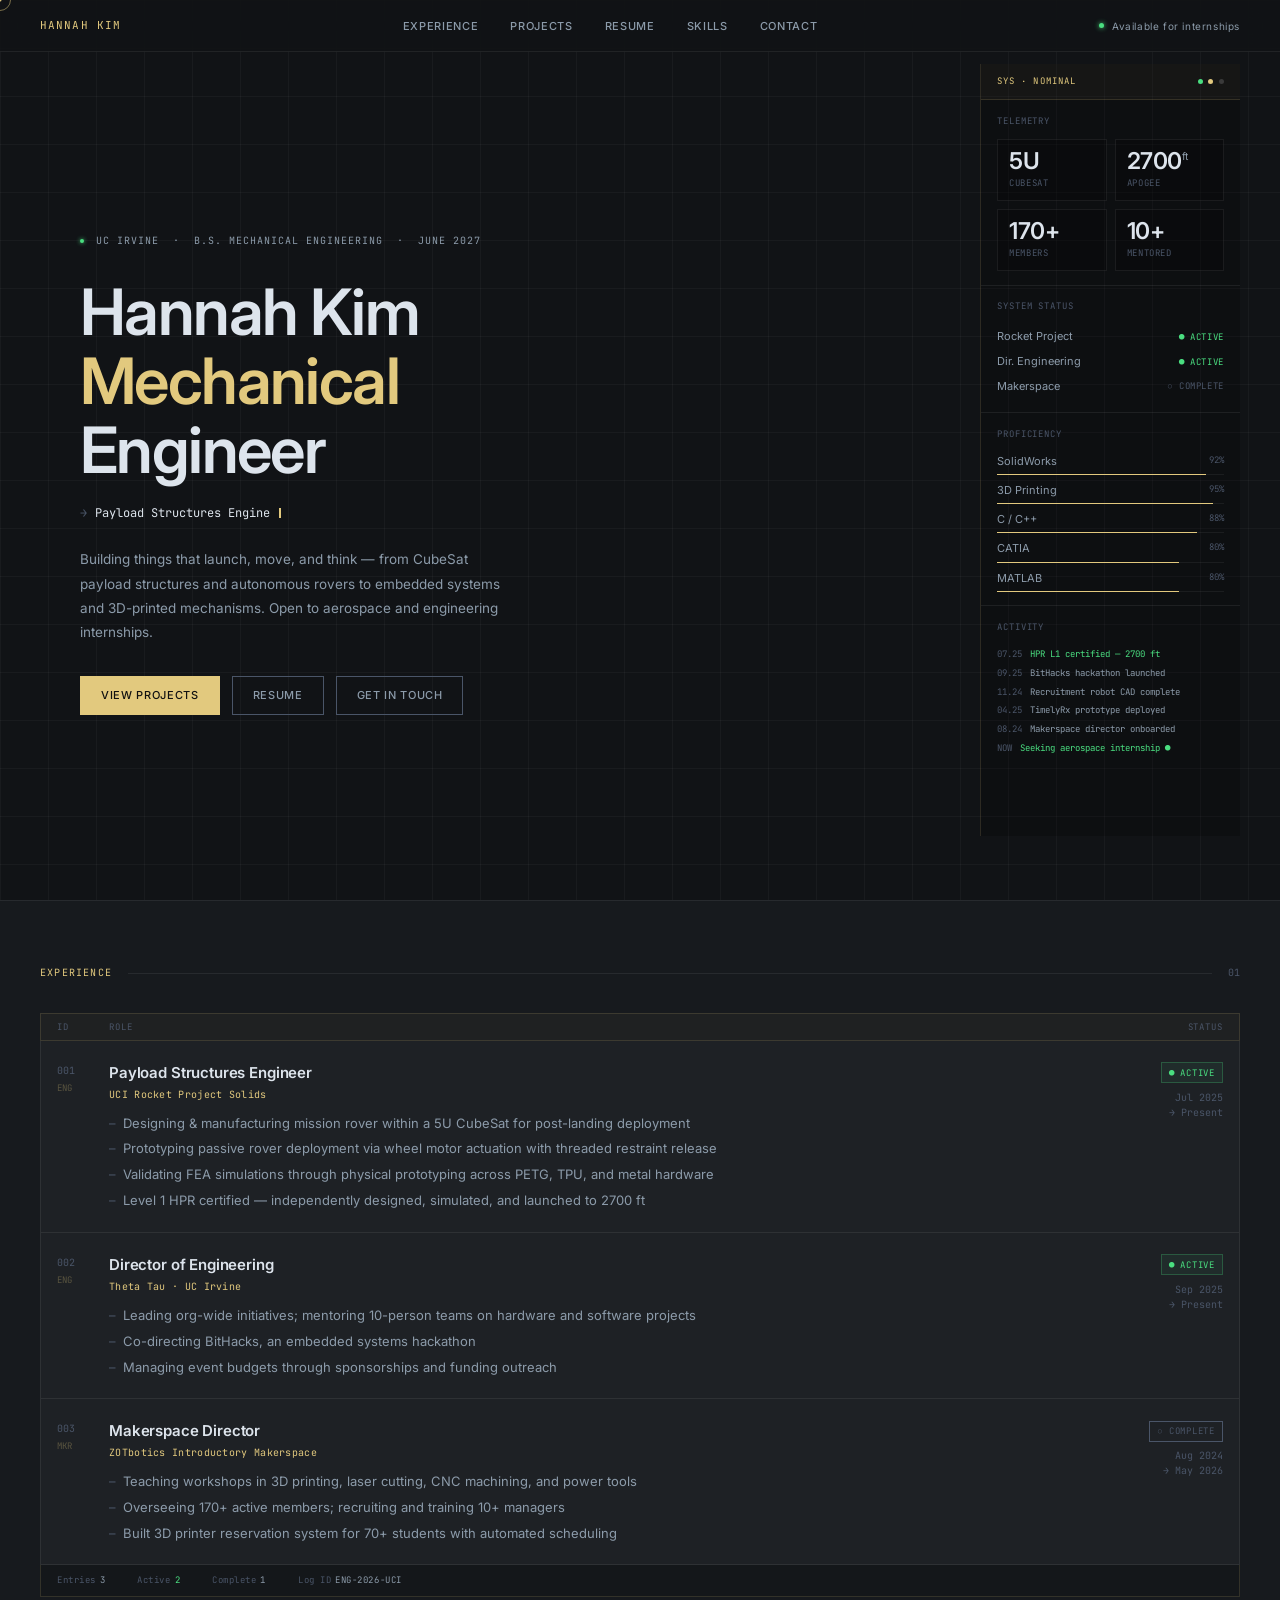
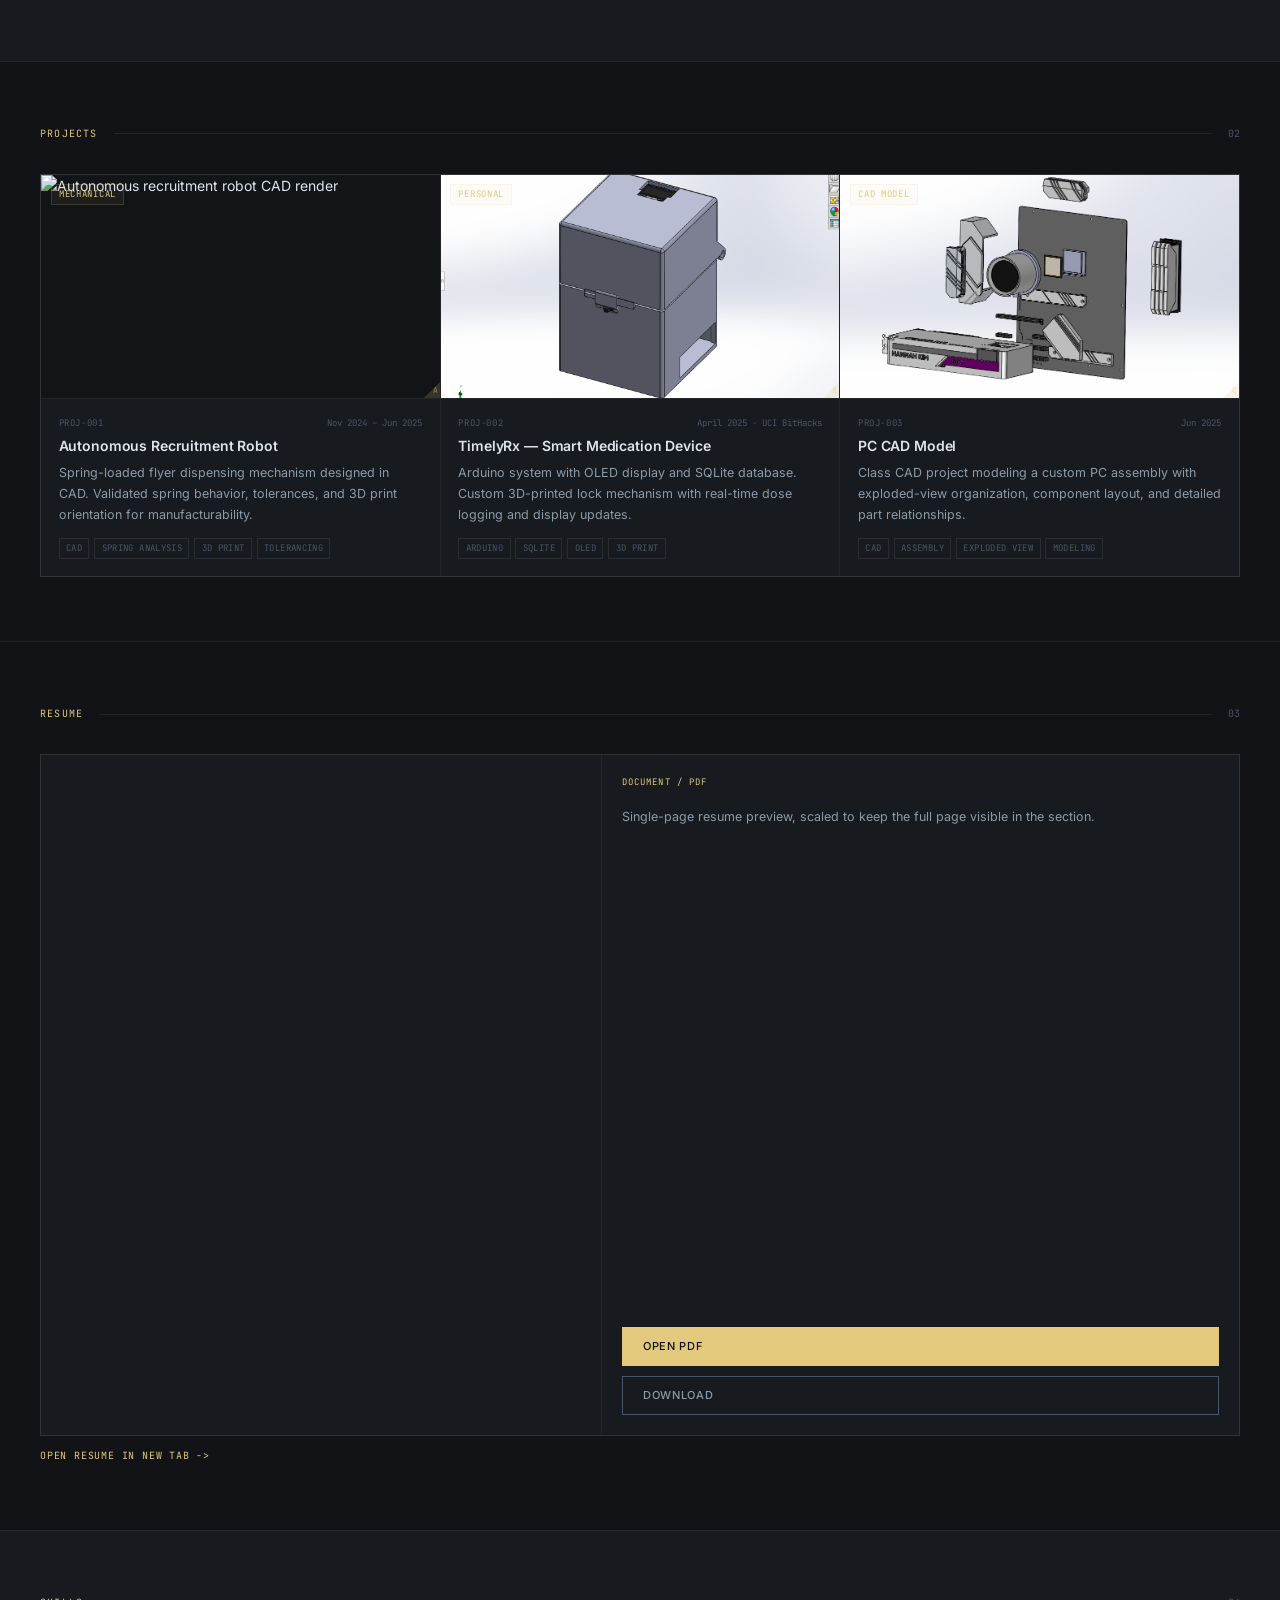
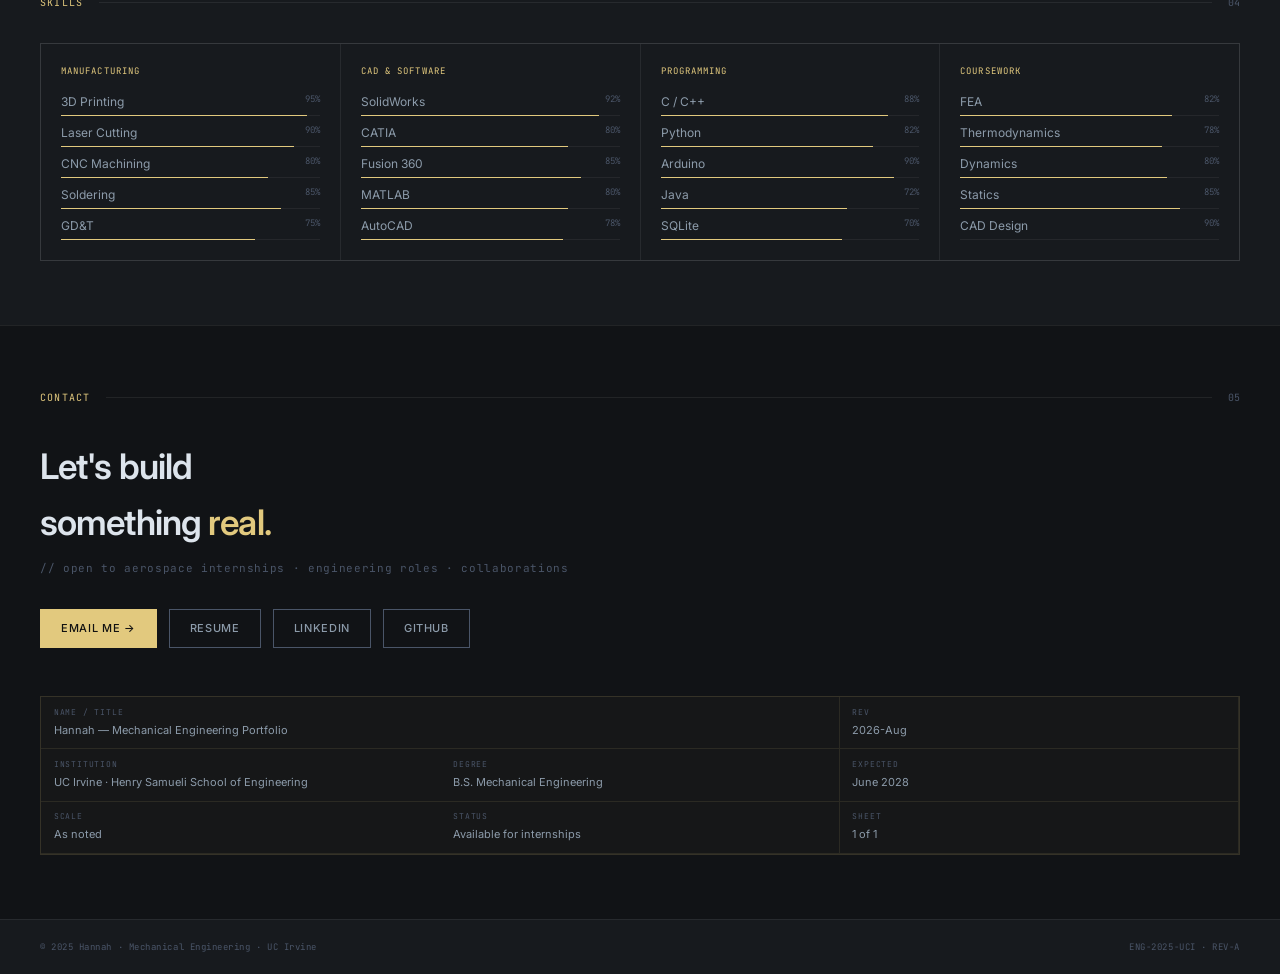
==== commit 0b245f6a: "Projects Updated" ====
--- a/index.html
+++ b/index.html
@@ -147,6 +147,7 @@
   .proj-card:hover::after, .proj-card:focus-visible::after { transform:scaleX(1); }
 
   .proj-img { aspect-ratio:16/9; background:rgba(0,0,0,.2); display:flex; align-items:center; justify-content:center; position:relative; overflow:hidden; border-bottom:1px solid var(--line); }
+  .proj-img img { width:100%; height:100%; object-fit:cover; display:block; }
   .proj-ph { display:flex; flex-direction:column; align-items:center; gap:.4rem; }
   .proj-ph svg { opacity:.12; }
   .proj-ph span { font-family:'JetBrains Mono',monospace; font-size:9px; color:var(--muted); letter-spacing:.1em; text-transform:uppercase; }
@@ -322,16 +323,16 @@
   <div class="sec-hd"><span class="sec-tag">Projects</span><span class="sec-line"></span><span class="sec-num">02</span></div>
   <div class="proj-grid">
     <a class="proj-card" href="project-autonomous-recruitment-robot.html" aria-label="See more about Autonomous Recruitment Robot">
-      <div class="proj-img"><div class="proj-badge">Mechanical</div><div class="proj-ph"><svg width="32" height="32" viewBox="0 0 32 32" fill="none"><rect x="2" y="5" width="28" height="22" rx="1.5" stroke="#e2c97e" stroke-width="1.2"/><circle cx="16" cy="16" r="4.5" stroke="#e2c97e" stroke-width="1.2"/><line x1="2" y1="23" x2="10" y2="15" stroke="#e2c97e" stroke-width="1.2"/><line x1="22" y1="15" x2="30" y2="23" stroke="#e2c97e" stroke-width="1.2"/></svg><span>Add photo</span></div><div class="proj-rev"></div><div class="proj-rev-l">A</div></div>
+      <div class="proj-img"><img src="images/RushBot/RushBot.png" alt="Autonomous recruitment robot CAD render"><div class="proj-badge">Mechanical</div><div class="proj-rev"></div><div class="proj-rev-l">A</div></div>
       <div class="proj-body"><div class="proj-meta"><span class="proj-id">PROJ-001</span><span class="proj-date-lbl">Nov 2024 – Jun 2025</span></div><div class="proj-title">Autonomous Recruitment Robot</div><p class="proj-desc">Spring-loaded flyer dispensing mechanism designed in CAD. Validated spring behavior, tolerances, and 3D print orientation for manufacturability.</p><div class="proj-tags"><span class="ptag">CAD</span><span class="ptag">Spring Analysis</span><span class="ptag">3D Print</span><span class="ptag">Tolerancing</span></div></div>
     </a>
     <a class="proj-card" href="project-timelyrx.html" aria-label="See more about TimelyRx Smart Medication Device">
-      <div class="proj-img"><div class="proj-badge">Personal</div><div class="proj-ph"><svg width="32" height="32" viewBox="0 0 32 32" fill="none"><rect x="2" y="5" width="28" height="22" rx="1.5" stroke="#e2c97e" stroke-width="1.2"/><circle cx="16" cy="16" r="4.5" stroke="#e2c97e" stroke-width="1.2"/><line x1="2" y1="23" x2="10" y2="15" stroke="#e2c97e" stroke-width="1.2"/><line x1="22" y1="15" x2="30" y2="23" stroke="#e2c97e" stroke-width="1.2"/></svg><span>Add photo</span></div><div class="proj-rev"></div><div class="proj-rev-l">B</div></div>
+      <div class="proj-img"><img src="images/TimelyRx/TimelyRx Image" alt="TimelyRx smart medication device CAD model"><div class="proj-badge">Personal</div><div class="proj-rev"></div><div class="proj-rev-l">B</div></div>
       <div class="proj-body"><div class="proj-meta"><span class="proj-id">PROJ-002</span><span class="proj-date-lbl">April 2025 - UCI BitHacks</span></div><div class="proj-title">TimelyRx — Smart Medication Device</div><p class="proj-desc">Arduino system with OLED display and SQLite database. Custom 3D-printed lock mechanism with real-time dose logging and display updates.</p><div class="proj-tags"><span class="ptag">Arduino</span><span class="ptag">SQLite</span><span class="ptag">OLED</span><span class="ptag">3D Print</span></div></div>
     </a>
-    <a class="proj-card" href="project-self-navigating-rover.html" aria-label="See more about Self-Navigating Rover">
-      <div class="proj-img"><div class="proj-badge">Software Lead</div><div class="proj-ph"><svg width="32" height="32" viewBox="0 0 32 32" fill="none"><rect x="2" y="5" width="28" height="22" rx="1.5" stroke="#e2c97e" stroke-width="1.2"/><circle cx="16" cy="16" r="4.5" stroke="#e2c97e" stroke-width="1.2"/><line x1="2" y1="23" x2="10" y2="15" stroke="#e2c97e" stroke-width="1.2"/><line x1="22" y1="15" x2="30" y2="23" stroke="#e2c97e" stroke-width="1.2"/></svg><span>Add photo</span></div><div class="proj-rev"></div><div class="proj-rev-l">C</div></div>
-      <div class="proj-body"><div class="proj-meta"><span class="proj-id">PROJ-003</span><span class="proj-date-lbl">Sep – Dec 2024</span></div><div class="proj-title">Self-Navigating Rover</div><p class="proj-desc">Arduino rover with IR tracking, PixyCam object detection, and PID controller for path correction and autonomous object retrieval.</p><div class="proj-tags"><span class="ptag">Arduino</span><span class="ptag">PID</span><span class="ptag">PixyCam</span><span class="ptag">C++</span></div></div>
+    <a class="proj-card" href="project-pc-cad-model.html" aria-label="See more about PC CAD Model">
+      <div class="proj-img"><img src="images/PC CAD Project/Exploded View" alt="Exploded view of custom PC CAD model"><div class="proj-badge">CAD Model</div><div class="proj-rev"></div><div class="proj-rev-l">C</div></div>
+      <div class="proj-body"><div class="proj-meta"><span class="proj-id">PROJ-003</span><span class="proj-date-lbl">Jun 2025</span></div><div class="proj-title">PC CAD Model</div><p class="proj-desc">Class CAD project modeling a custom PC assembly with exploded-view organization, component layout, and detailed part relationships.</p><div class="proj-tags"><span class="ptag">CAD</span><span class="ptag">Assembly</span><span class="ptag">Exploded View</span><span class="ptag">Modeling</span></div></div>
     </a>
   </div>
 </section>
